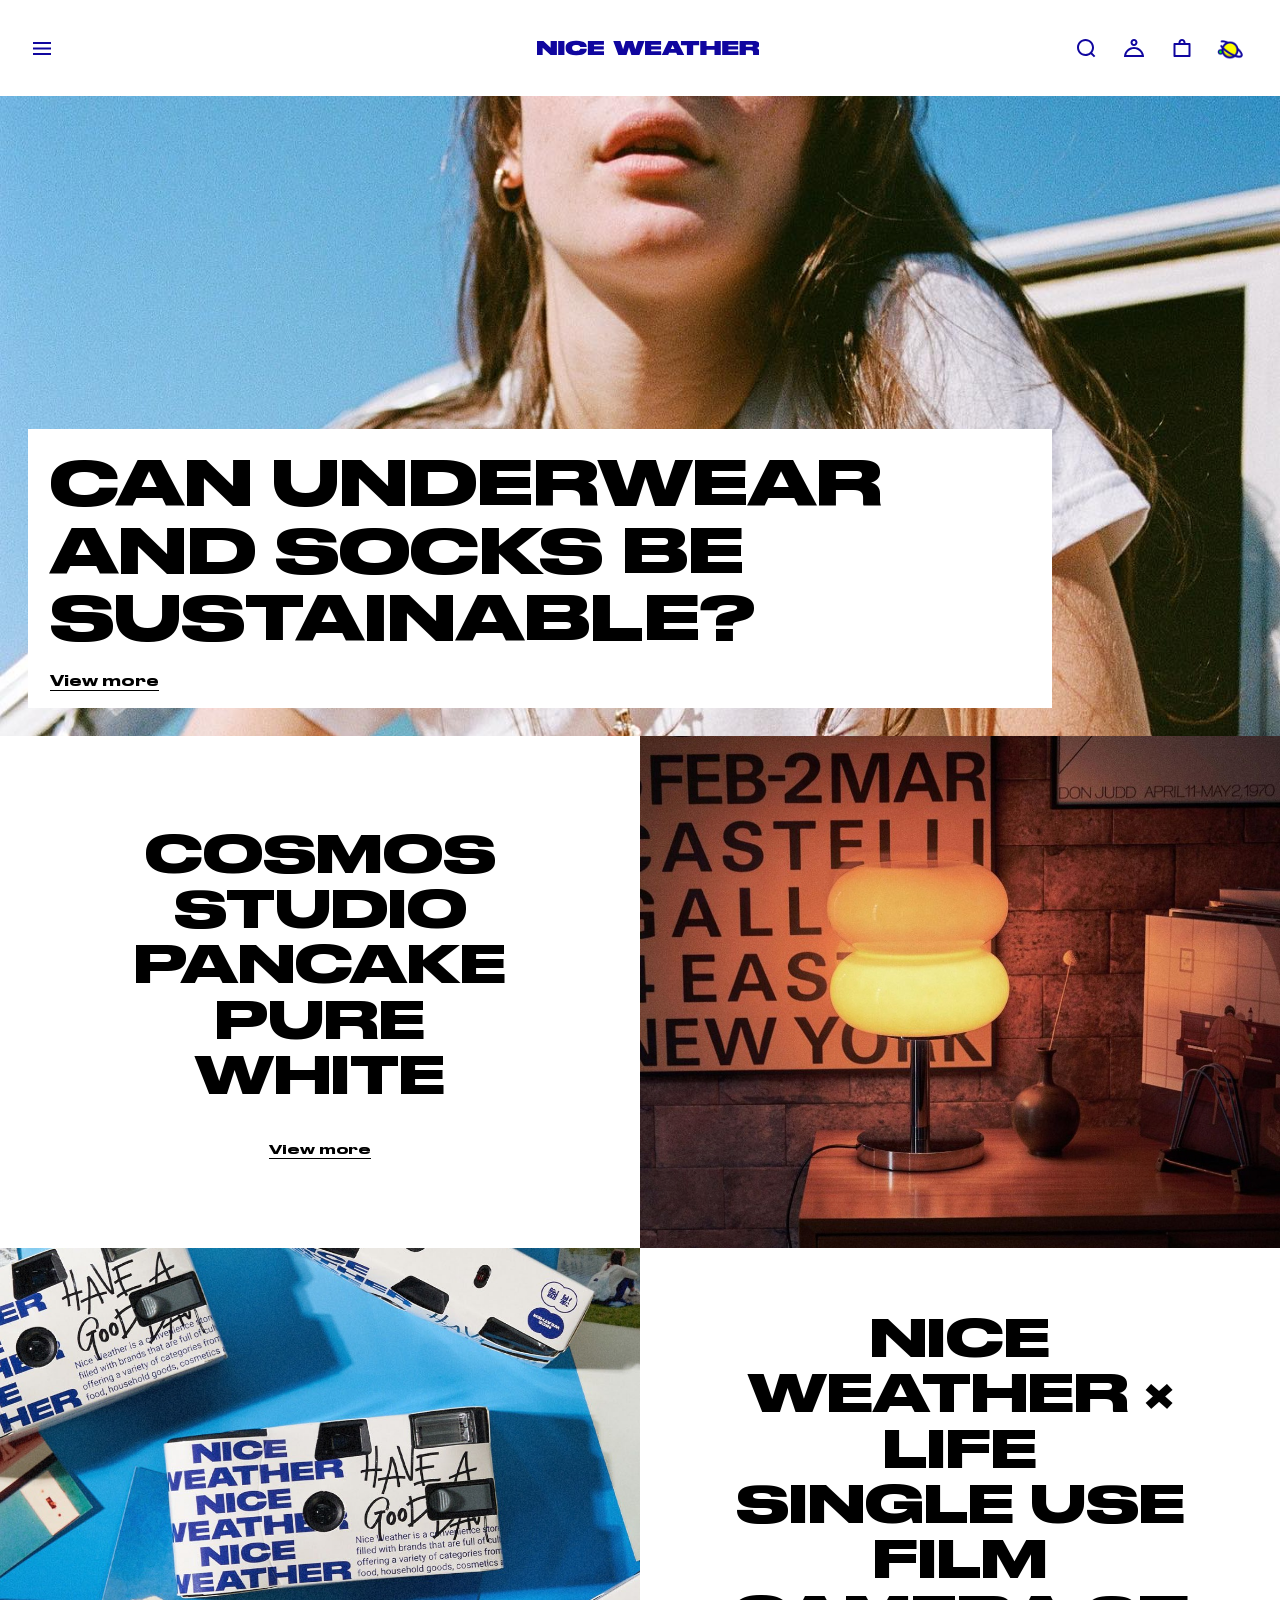
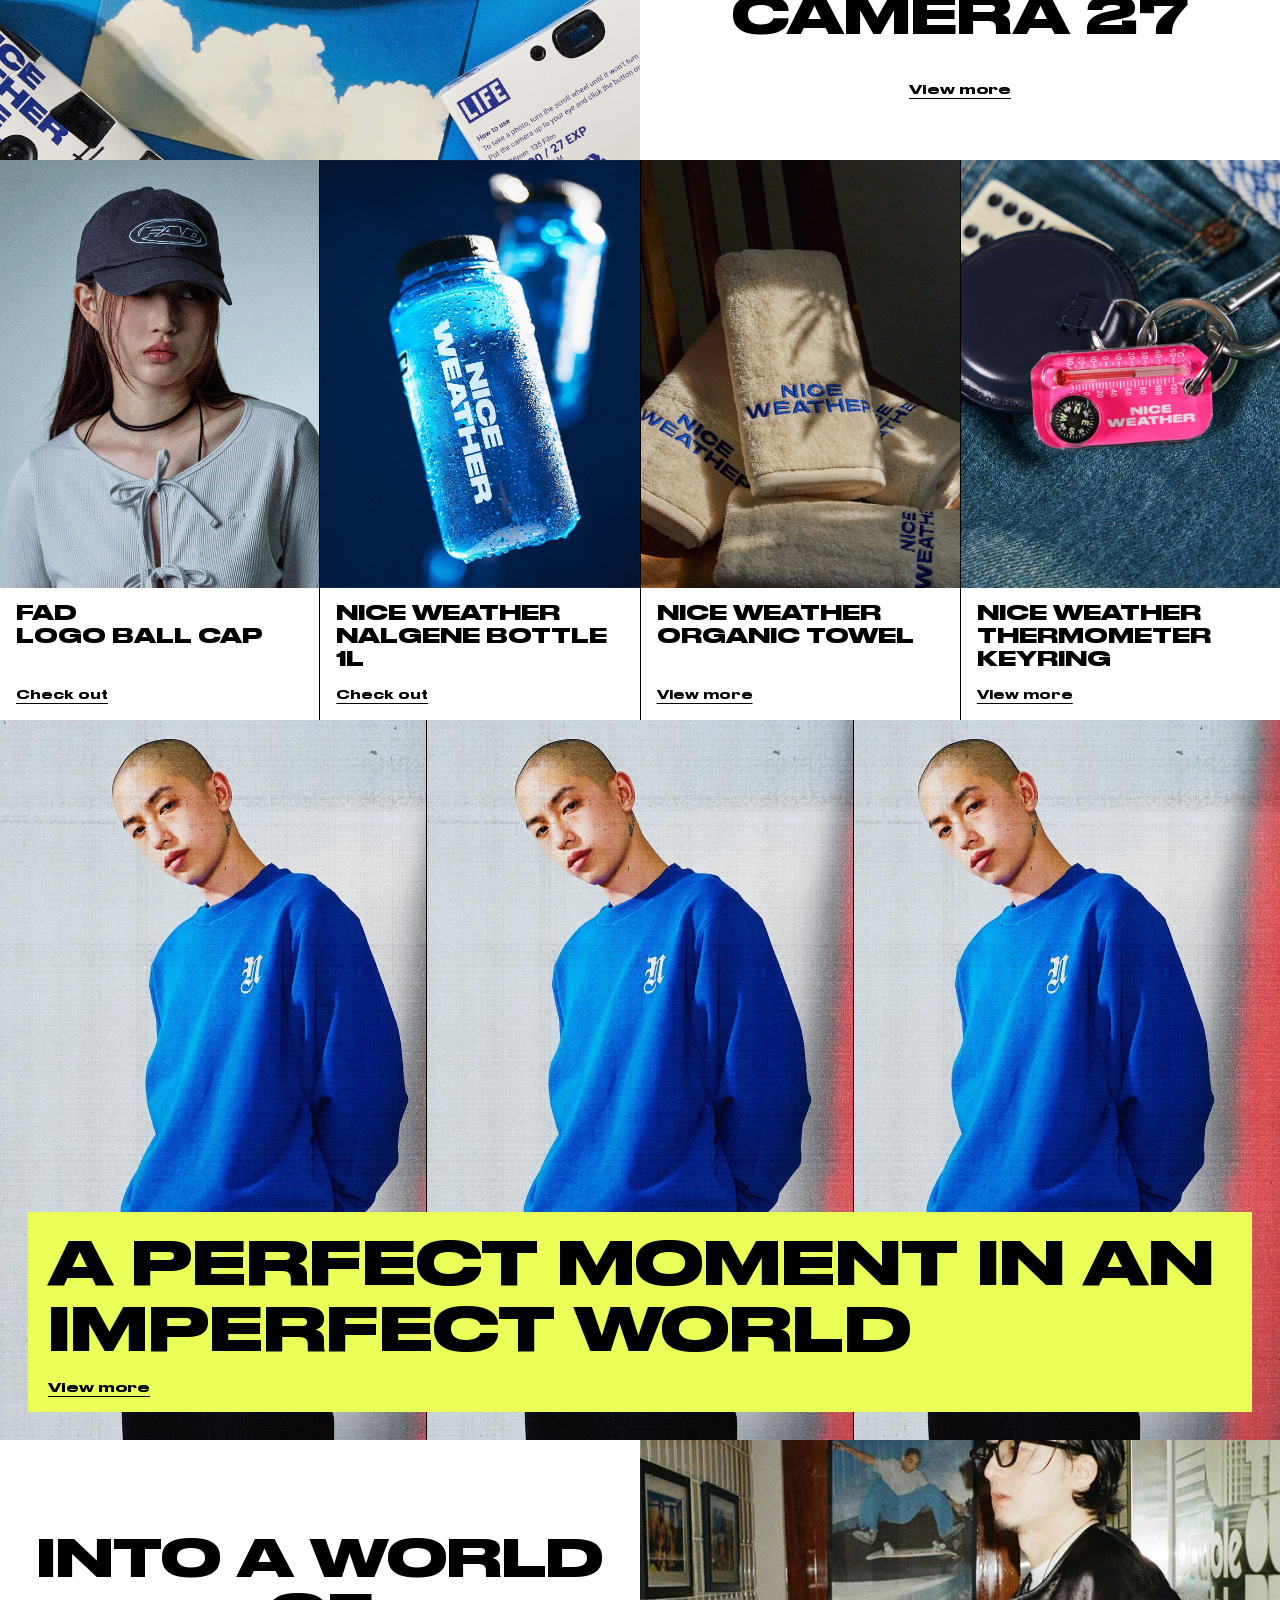
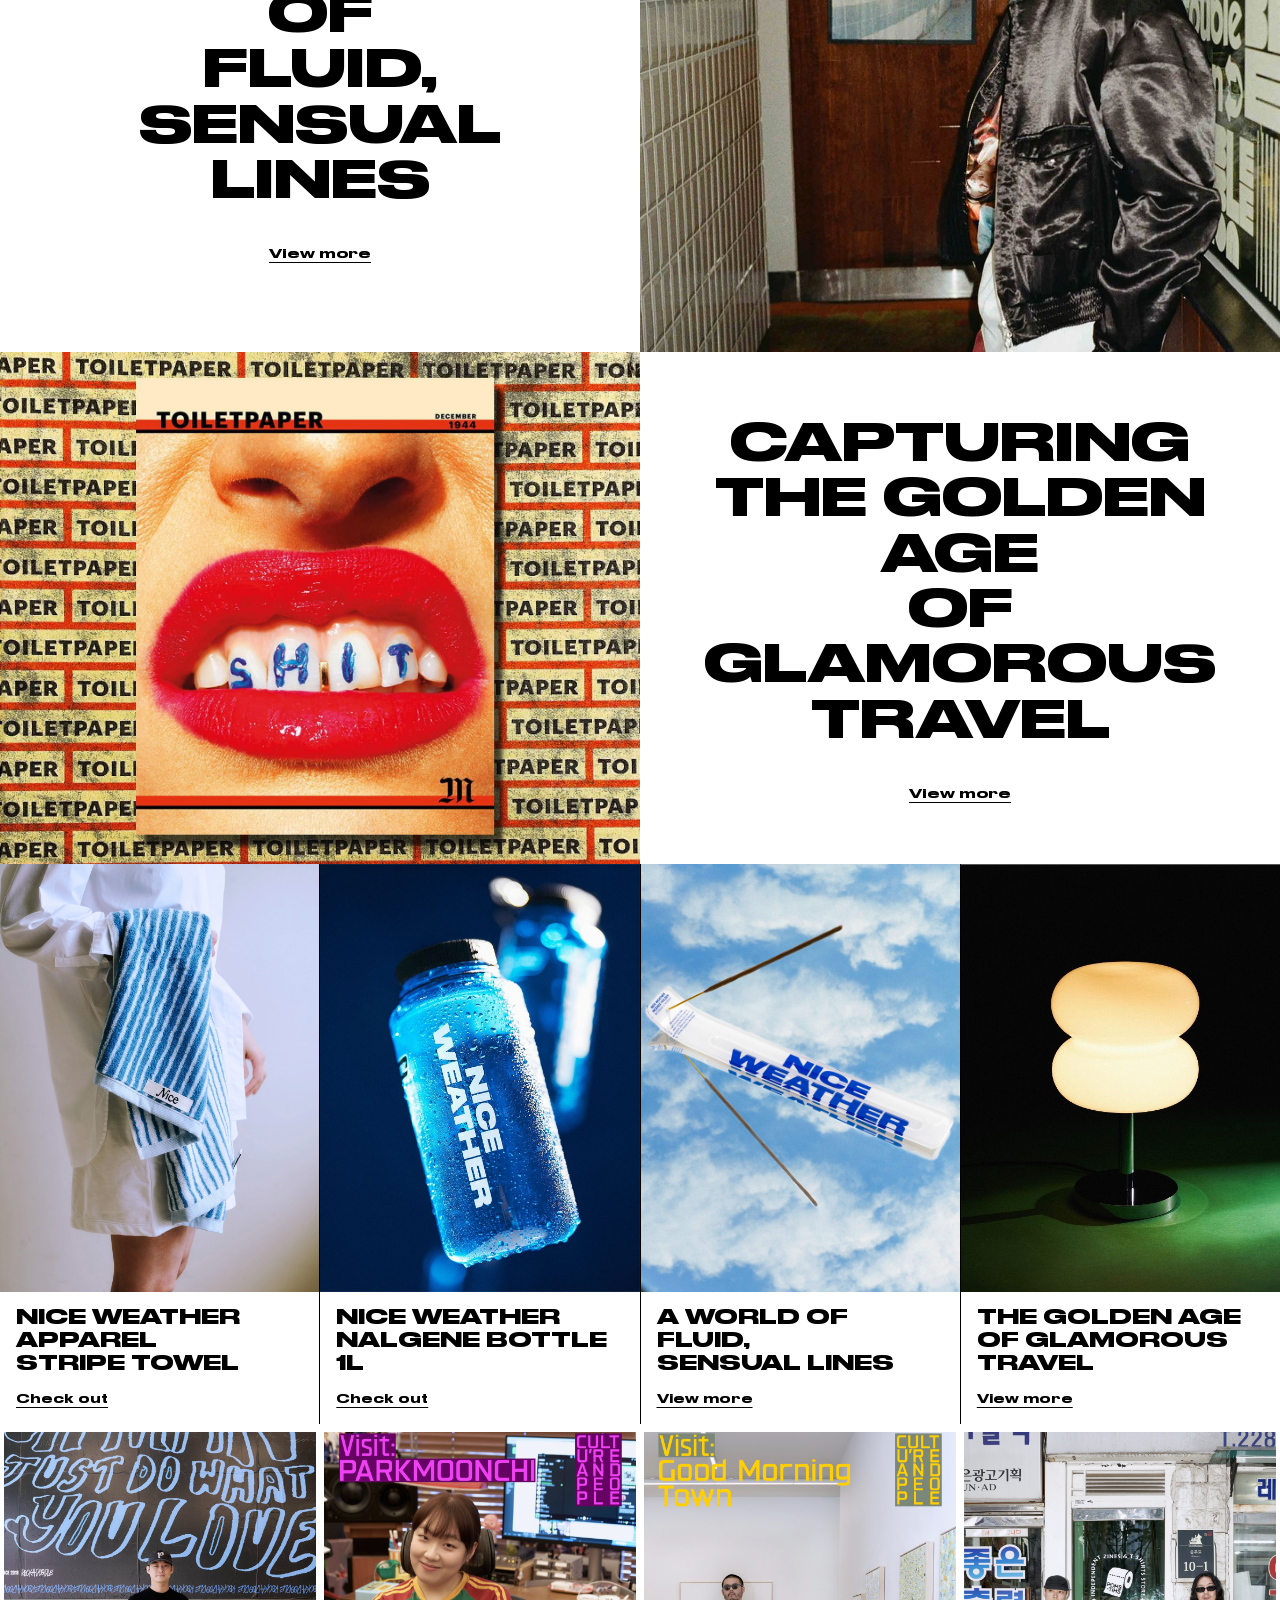
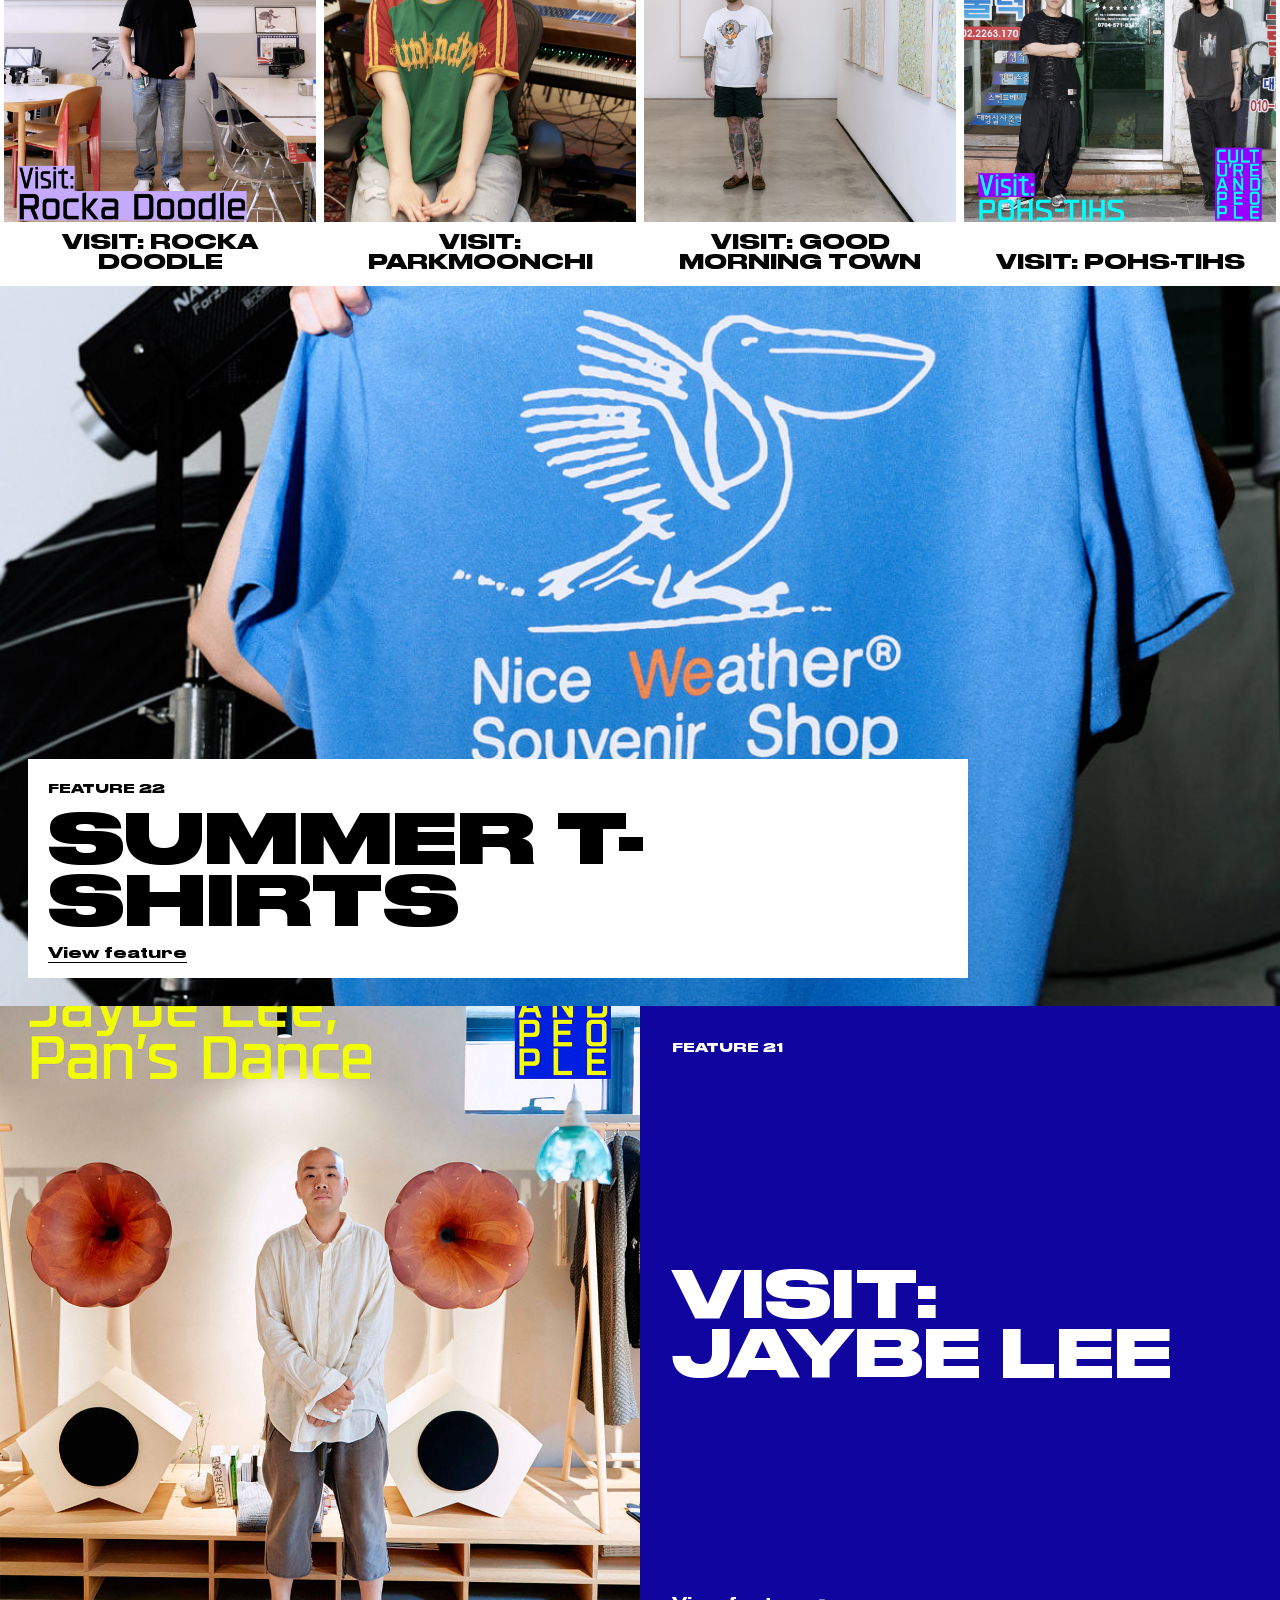
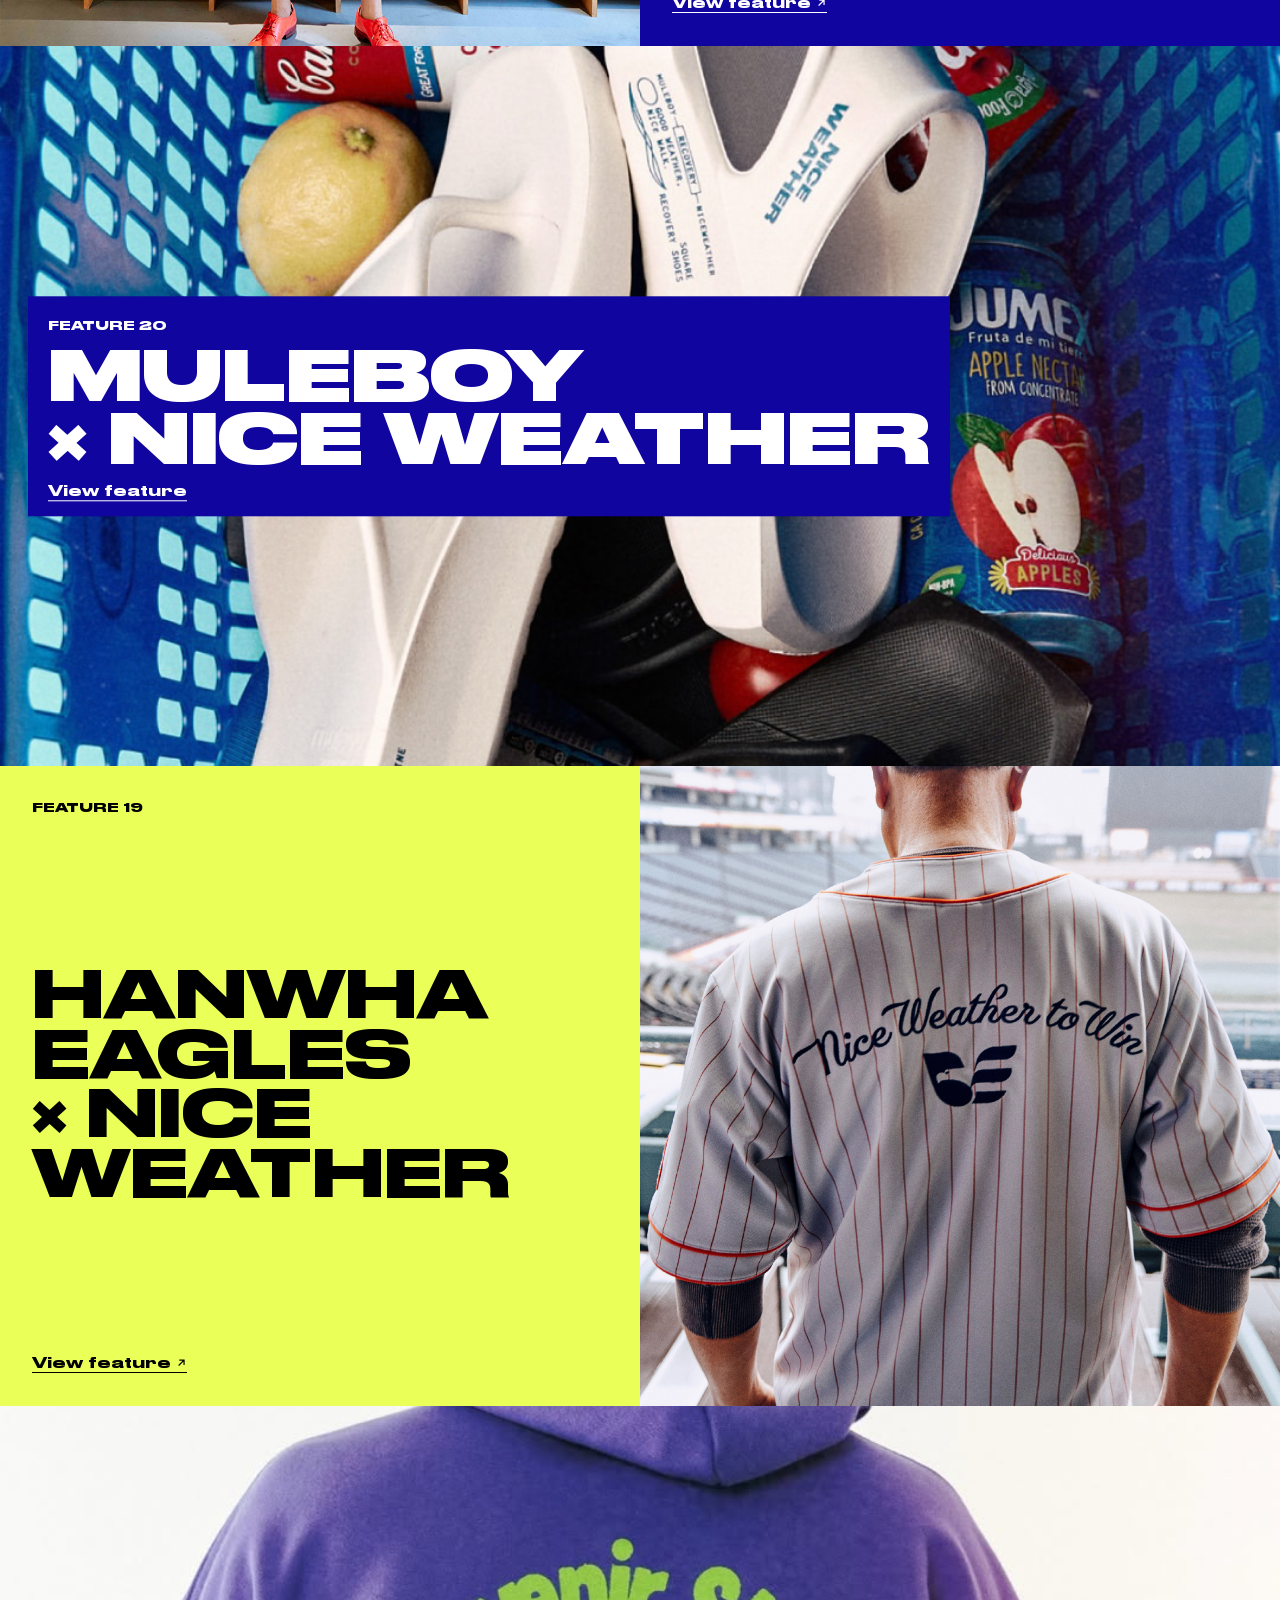
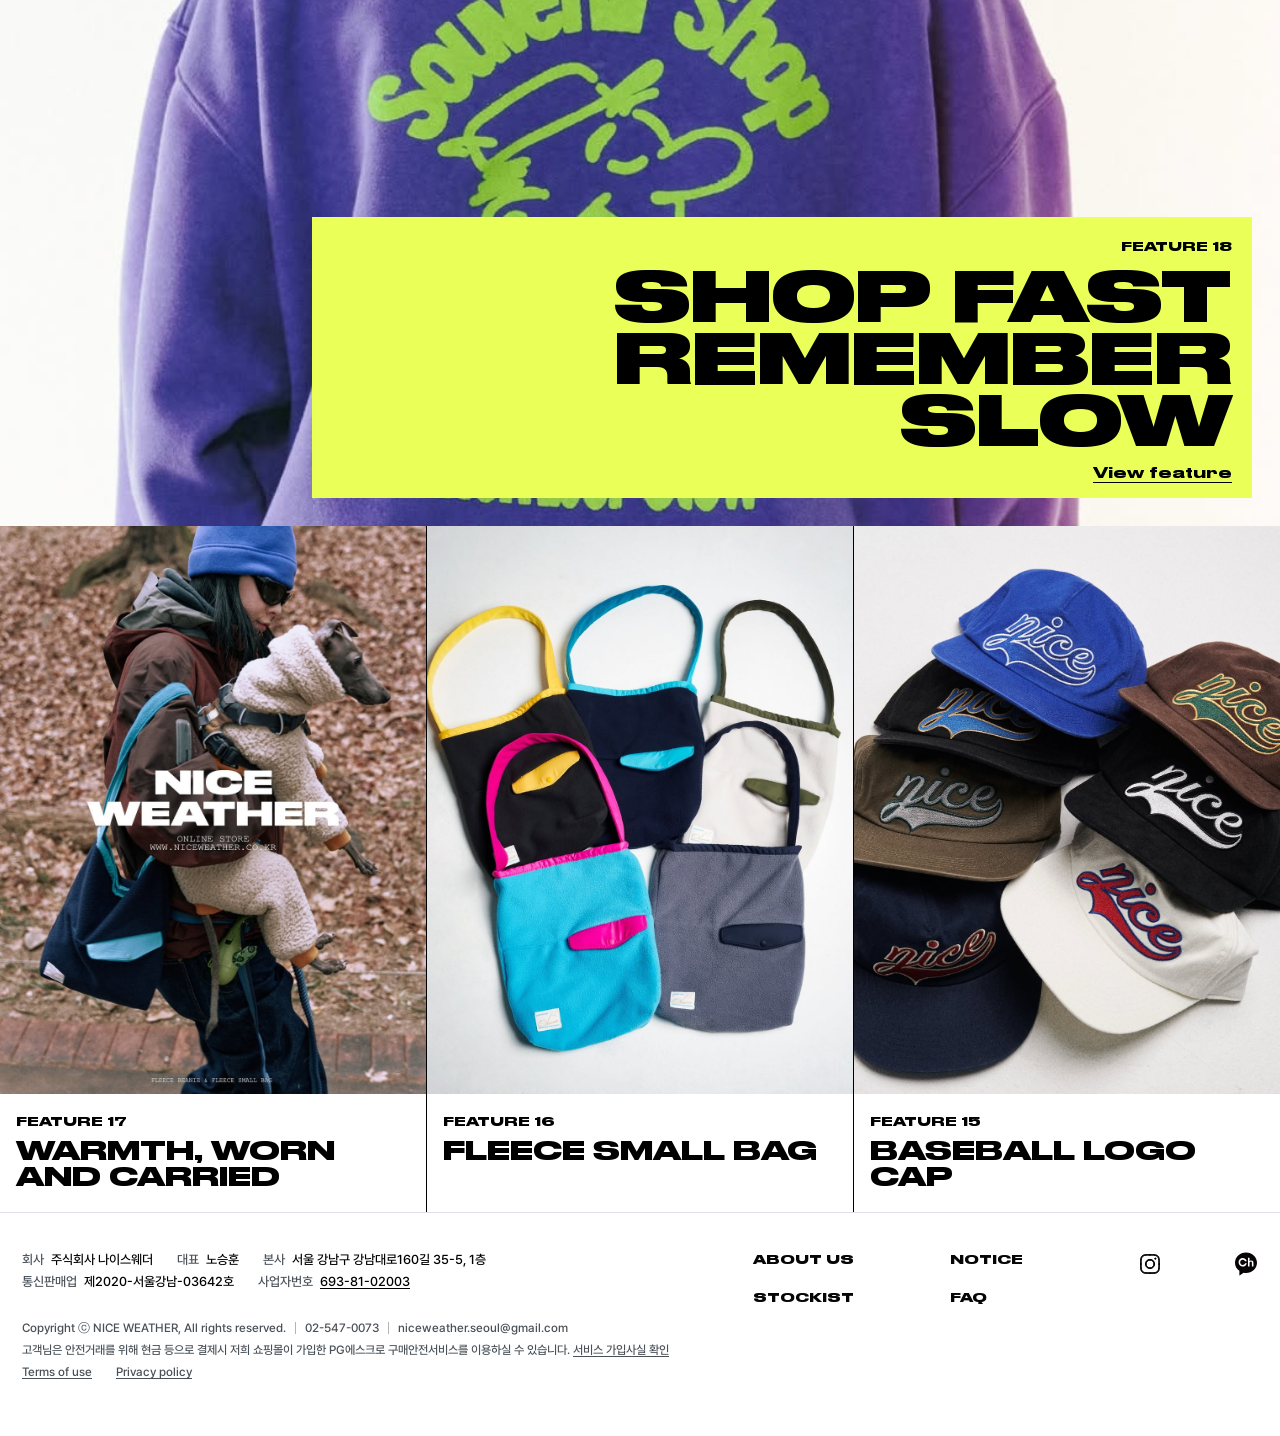
==== index.html @ 707a3f80 "Build Nice Weather home and product pages" ====
<!doctype html>
<html lang="ko">
  <head>
    <meta charset="utf-8" />
    <meta name="viewport" content="width=device-width, initial-scale=1" />
    <title>Nice Weather</title>
    <meta name="description" content="일상의 좋은 순간을 소개하는 라이프스타일 편집숍 나이스웨더입니다." />
    <link rel="stylesheet" href="styles.css" />
  </head>
  <body>
    <header class="site-header">
      <button class="icon-button menu-toggle" type="button" aria-label="메뉴 열기" aria-expanded="false">
        <picture>
          <source media="(max-width: 800px)" srcset="assets/nav-mobile-menu.svg" />
          <img src="assets/nav-menu.svg" alt="" />
        </picture>
      </button>
      <a class="wordmark" href="#top" aria-label="Nice Weather 홈">
        <picture>
          <source media="(max-width: 800px)" srcset="assets/nav-mobile-logo.svg" />
          <img src="assets/nav-logo.svg" alt="NICE WEATHER" />
        </picture>
      </a>
      <div class="header-tools">
        <button class="icon-button search-toggle" type="button" aria-label="검색 열기">
          <img src="assets/nav-search.svg" alt="" />
        </button>
        <button class="icon-button account-button" type="button" aria-label="마이페이지">
          <img src="assets/nav-user.svg" alt="" />
        </button>
        <button class="icon-button cart-toggle" type="button" aria-label="장바구니 열기">
          <picture>
            <source media="(max-width: 800px)" srcset="assets/nav-mobile-bag.svg" />
            <img src="assets/nav-bag.svg" alt="" />
          </picture>
        </button>
        <a class="weather-orbit" href="#stories" aria-label="Discover Nice Weather">
          <img src="assets/nav-planet.gif" alt="" />
        </a>
      </div>
    </header>

    <aside class="side-menu" aria-hidden="true">
      <button class="menu-close" type="button" aria-label="메뉴 닫기">
        <img src="assets/nav-close.svg" alt="" />
      </button>
      <div class="brand-tabs" role="tablist" aria-label="브랜드 전환">
        <button class="brand-tab is-active" type="button" role="tab" aria-selected="true" data-brand="market">
          <span>
            <img class="brand-logo logo-active" src="assets/nav-market-logo.svg" alt="" />
            <img class="brand-logo logo-inactive" src="assets/nav-market-logo-inactive.svg" alt="" />
          </span>
          <strong>NICE WEATHER<br />MARKET</strong>
        </button>
        <button class="brand-tab" type="button" role="tab" aria-selected="false" data-brand="yay">
          <span>
            <img class="brand-logo logo-active" src="assets/nav-yay-logo-active.svg" alt="" />
            <img class="brand-logo logo-inactive" src="assets/nav-yay-logo.svg" alt="" />
          </span>
          <strong>Yin and Yang</strong>
        </button>
      </div>
      <nav class="category-menu" aria-label="카테고리 메뉴" aria-live="polite">
        <div>
          <a href="#new">What’s new</a>
          <a href="#products">Fashion</a>
          <a href="#stories">Food</a>
          <a href="#stories">Life</a>
          <a href="#stories">Culture</a>
        </div>
        <div>
          <a href="#products">Outdoor</a>
          <a href="#products">Vegan</a>
        </div>
      </nav>
      <nav class="menu-links" aria-label="콘텐츠 메뉴">
        <a href="#stories">Discover</a>
        <a href="#footer">Brand</a>
      </nav>
      <a class="nice-planet-button" href="#stories"><img src="assets/nav-nice-planet.gif" alt="Nice Planet" /></a>
      <nav class="menu-bottom" aria-label="고객지원 메뉴">
        <a href="#footer">회사소개</a>
        <a href="#footer">공지사항</a>
        <a href="#footer">자주 묻는 질문</a>
      </nav>
    </aside>
    <div class="scrim" hidden></div>

    <div class="search-panel" aria-hidden="true">
      <label for="site-search">Search</label>
      <div class="search-row">
        <input id="site-search" type="search" placeholder="무엇을 찾고 있나요?" />
        <button class="search-submit" type="button">Go</button>
      </div>
    </div>

    <main id="top">
      <a class="lead-story">
        <img src="assets/figma-lead-story.png" alt="차량 옆에서 흰 티셔츠를 입고 있는 인물" />
        <div class="lead-story__content">
          <h1>CAN UNDERWEAR AND SOCKS <span>BE SUSTAINABLE?</span></h1>
          <span>View more</span>
        </div>
      </a>

      <div class="figma-home-content">
        <section class="figma-dual">
          <div class="figma-story-copy is-black">
            <h2>COSMOS STUDIO<br />PANCAKE PURE<br />WHITE</h2>
            <a class="figma-button is-lime">View more</a>
          </div>
          <a class="figma-story-image">
            <img src="assets/figma-cosmos.png" alt="Cosmos Studio Pancake Pure White 조명" />
          </a>
        </section>

        <section class="figma-dual">
          <a class="figma-story-image">
            <img src="assets/figma-camera.png" alt="Nice Weather x Life 일회용 필름 카메라" />
          </a>
          <div class="figma-story-copy is-lime">
            <h2>NICE WEATHER × LIFE<br />SINGLE USE FILM<br />CAMERA 27</h2>
            <a class="figma-button is-black">View more</a>
          </div>
        </section>

        <section class="figma-product-grid" aria-label="Nice Weather products">
          <a class="figma-product-card fad-product-link" href="product.html">
            <span class="figma-product-media"><img src="assets/figma-cap.png" alt="FAD 로고 볼캡" /></span>
            <div class="figma-product-info is-blue">
              <h2>FAD<br />LOGO BALL CAP</h2>
              <span class="figma-button is-outline-light">Check out</span>
            </div>
          </a>
          <article class="figma-product-card">
            <a><img src="assets/figma-nalgene.png" alt="Nice Weather Nalgene Bottle 1L" /></a>
            <div class="figma-product-info is-blue">
              <h2>NICE WEATHER<br />NALGENE BOTTLE<br />1L</h2>
              <a class="figma-button is-outline-light">Check out</a>
            </div>
          </article>
          <article class="figma-product-card">
            <a><img src="assets/figma-organic-towel.png" alt="Nice Weather Organic Towel" /></a>
            <div class="figma-product-info is-white">
              <h2>NICE WEATHER<br />ORGANIC TOWEL</h2>
              <a class="figma-button is-outline-blue">View more</a>
            </div>
          </article>
          <article class="figma-product-card">
            <a><img src="assets/figma-thermometer.png" alt="Nice Weather Thermometer Keyring" /></a>
            <div class="figma-product-info is-white">
              <h2>NICE WEATHER<br />THERMOMETER<br />KEYRING</h2>
              <a class="figma-button is-outline-blue">View more</a>
            </div>
          </article>
        </section>

        <a class="figma-triptych">
          <span class="figma-triptych__images" aria-hidden="true">
            <img src="assets/figma-blue-look.png" alt="" />
            <img src="assets/figma-blue-look.png" alt="" />
            <img src="assets/figma-blue-look.png" alt="" />
          </span>
          <span class="figma-triptych__content">
            <strong>A PERFECT MOMENT IN AN IMPERFECT WORLD</strong>
            <span class="figma-button is-outline-lime">View more</span>
          </span>
        </a>

        <section class="figma-dual">
          <div class="figma-story-copy is-black">
            <h2>INTO A WORLD OF<br />FLUID, SENSUAL LINES</h2>
            <a class="figma-button is-lime">View more</a>
          </div>
          <a class="figma-story-image">
            <img src="assets/figma-sensual-lines.png" alt="검은 재킷을 입은 인물" />
          </a>
        </section>

        <section class="figma-dual">
          <a class="figma-story-image">
            <img src="assets/figma-golden-travel.png" alt="Toiletpaper 매거진 비주얼" />
          </a>
          <div class="figma-story-copy is-lime">
            <h2>CAPTURING THE GOLDEN AGE<br />OF GLAMOROUS TRAVEL</h2>
            <a class="figma-button is-black">View more</a>
          </div>
        </section>

        <section class="figma-product-grid" aria-label="More Nice Weather stories">
          <article class="figma-product-card">
            <a><img src="assets/figma-stripe-towel.png" alt="Nice Weather Apparel Stripe Towel" /></a>
            <div class="figma-product-info is-blue">
              <h2>NICE WEATHER<br />APPAREL<br />STRIPE TOWEL</h2>
              <a class="figma-button is-outline-light">Check out</a>
            </div>
          </article>
          <article class="figma-product-card">
            <a><img src="assets/figma-nalgene.png" alt="Nice Weather Nalgene Bottle 1L" /></a>
            <div class="figma-product-info is-blue">
              <h2>NICE WEATHER<br />NALGENE BOTTLE<br />1L</h2>
              <a class="figma-button is-outline-light">Check out</a>
            </div>
          </article>
          <article class="figma-product-card">
            <a><img src="assets/figma-sensual-lines-alt.png" alt="하늘 위 Nice Weather 인센스" /></a>
            <div class="figma-product-info is-white">
              <h2>A WORLD OF FLUID,<br />SENSUAL LINES</h2>
              <a class="figma-button is-outline-blue">View more</a>
            </div>
          </article>
          <article class="figma-product-card">
            <a><img src="assets/figma-golden-travel-alt.png" alt="Cosmos Studio 조명" /></a>
            <div class="figma-product-info is-white">
              <h2>THE GOLDEN AGE<br />OF GLAMOROUS TRAVEL</h2>
              <a class="figma-button is-outline-blue">View more</a>
            </div>
          </article>
        </section>
      </div>

      <section class="feature-index" aria-label="Latest features">
        <a class="index-card">
          <img src="assets/feature-26.jpg" alt="Visit: Rocka Doodle" />
          <h2>Visit: Rocka Doodle</h2>
        </a>
        <a class="index-card">
          <img src="assets/feature-25.jpg" alt="Visit: Parkmoonchi" />
          <h2>Visit: Parkmoonchi</h2>
        </a>
        <a class="index-card">
          <img src="assets/feature-24.jpg" alt="Visit: Good Morning Town" />
          <h2>Visit: Good Morning Town</h2>
        </a>
        <a class="index-card">
          <img src="assets/feature-23.jpg" alt="Visit: Pohs-Tihs" />
          <h2>Visit: Pohs-Tihs</h2>
        </a>
      </section>

      <a class="editorial-hero">
        <img src="assets/feature-22.jpg" alt="Summer T-Shirts" />
        <div class="editorial-caption">
          <span>FEATURE 22</span>
          <h2>SUMMER T-SHIRTS</h2>
          <p>View feature</p>
        </div>
      </a>

      <section class="editorial-split">
        <a class="split-image">
          <img src="assets/feature-21.jpg" alt="Visit: Jaybe Lee" />
        </a>
        <div class="split-copy blue-panel">
          <span>FEATURE 21</span>
          <h2>VISIT:<br />JAYBE LEE</h2>
          <a>View feature <span class="external-arrow">↗</span></a>
        </div>
      </section>

      <a class="editorial-hero dark-caption">
        <img src="assets/feature-20.jpg" alt="MULEBOY x NICE WEATHER" />
        <div class="editorial-caption">
          <span>FEATURE 20</span>
          <h2>MULEBOY<br />× NICE WEATHER</h2>
          <p>View feature</p>
        </div>
      </a>

      <section class="editorial-split is-reversed">
        <div class="split-copy lime-panel">
          <span>FEATURE 19</span>
          <h2>HANWHA EAGLES<br />× NICE WEATHER</h2>
          <a>View feature <span class="external-arrow">↗</span></a>
        </div>
        <a class="split-image">
          <img src="assets/feature-19.jpg" alt="HANWHA EAGLES x NICE WEATHER" />
        </a>
      </section>

      <a class="editorial-hero caption-bottom">
        <img src="assets/feature-18.jpg" alt="SHOP FAST REMEMBER SLOW" />
        <div class="editorial-caption">
          <span>FEATURE 18</span>
          <h2>SHOP FAST<br />REMEMBER SLOW</h2>
          <p>View feature</p>
        </div>
      </a>

      <section class="feature-grid" aria-label="More features">
        <a class="feature-card">
          <img src="assets/feature-17.jpg" alt="WARMTH, WORN AND CARRIED" />
          <div><span>FEATURE 17</span><h2>WARMTH, WORN AND CARRIED</h2></div>
        </a>
        <a class="feature-card">
          <img src="assets/feature-16.jpg" alt="FLEECE SMALL BAG" />
          <div><span>FEATURE 16</span><h2>FLEECE SMALL BAG</h2></div>
        </a>
        <a class="feature-card">
          <img src="assets/feature-15.jpg" alt="BASEBALL LOGO CAP" />
          <div><span>FEATURE 15</span><h2>BASEBALL LOGO CAP</h2></div>
        </a>
      </section>
    </main>

    <footer class="site-footer" id="footer">
      <div class="company-info">
        <div class="company-primary">
          <div class="company-primary__row">
            <p><span>회사</span> 주식회사 나이스웨더</p>
            <p><span>대표</span> 노승훈</p>
            <p><span>본사</span> 서울 강남구 강남대로160길 35-5, 1층</p>
          </div>
          <div class="company-primary__row">
            <p><span>통신판매업</span> 제2020-서울강남-03642호</p>
            <p><span>사업자번호</span> <a href="#">693-81-02003</a></p>
          </div>
        </div>
        <div class="company-secondary">
          <div class="copyright-contact">
            <p>Copyright ⓒ NICE WEATHER, All rights reserved.</p>
            <a href="tel:025470073">02-547-0073</a>
            <a href="mailto:niceweather.seoul@gmail.com">niceweather.seoul@gmail.com</a>
          </div>
          <p class="escrow-notice">고객님은 안전거래를 위해 현금 등으로 결제시 저희 쇼핑몰이 가입한 PG에스크로 구매안전서비스를 이용하실 수 있습니다. <a href="#">서비스 가입사실 확인</a></p>
          <div class="footer-legal"><a href="#">Terms of use</a><a href="#">Privacy policy</a></div>
        </div>
      </div>
      <nav class="footer-links" aria-label="푸터 메뉴">
        <a href="#">ABOUT US</a><a href="#">NOTICE</a><a href="#">STOCKIST</a><a href="#">FAQ</a>
      </nav>
      <nav class="footer-socials" aria-label="소셜 채널">
        <a href="#" aria-label="Instagram"><img src="assets/footer-instagram.svg" alt="" /></a>
        <a href="#" aria-label="Kakao Channel"><img src="assets/footer-kakao-channel.svg" alt="" /></a>
      </nav>
    </footer>

    <script src="script.js"></script>
  </body>
</html>
---- styles.css ----
@font-face {
  font-family: "Pretendard";
  src: url("font/Pretendard-Regular.otf") format("opentype");
  font-style: normal;
  font-weight: 400;
  font-display: swap;
}

@font-face {
  font-family: "Pretendard";
  src: url("font/Pretendard-Medium.otf") format("opentype");
  font-style: normal;
  font-weight: 500;
  font-display: swap;
}

@font-face {
  font-family: "Pretendard";
  src: url("font/Pretendard-SemiBold.otf") format("opentype");
  font-style: normal;
  font-weight: 600;
  font-display: swap;
}

@font-face {
  font-family: "Druk Wide";
  src: url("font/Druk-WideMedium.woff2") format("woff2"), url("font/Druk-WideMedium.woff") format("woff");
  font-style: normal;
  font-weight: 500;
  font-display: swap;
}

@font-face {
  font-family: "Druk Wide";
  src: url("font/DrukWide-Bold.woff2") format("woff2"), url("font/DrukWide-Bold.woff") format("woff");
  font-style: normal;
  font-weight: 700;
  font-display: swap;
}

@font-face {
  font-family: "Druk Wide";
  src: url("font/DrukWide-Heavy.woff2") format("woff2"), url("font/DrukWide-Heavy.woff") format("woff");
  font-style: normal;
  font-weight: 800;
  font-display: swap;
}

@font-face {
  font-family: "Druk Wide";
  src: url("font/Druk-WideSuper.woff2") format("woff2"), url("font/Druk-WideSuper.woff") format("woff");
  font-style: normal;
  font-weight: 900;
  font-display: swap;
}

:root {
  --blue: #10069f;
  --lime: #eaff58;
  --black: #050505;
  --white: #fff;
  font-family: "Druk Wide", Arial, "Apple SD Gothic Neo", "Noto Sans KR", sans-serif;
  font-weight: 500;
  color: var(--black);
  background: var(--white);
  font-synthesis: none;
}

* { box-sizing: border-box; }
html { scroll-behavior: smooth; }
body { min-width: 320px; margin: 0; background: #fff; overflow-x: hidden; }
a { color: inherit; text-decoration: none; }
button, input { font: inherit; }
img { display: block; width: 100%; }

.site-header {
  position: sticky;
  top: 0;
  z-index: 50;
  height: 96px;
  background: #fff;
  color: var(--blue);
}

.wordmark {
  position: absolute;
  top: 50%;
  left: calc(50% + 8px);
  width: 222px;
  height: 28px;
  transform: translate(-50%, -50%);
}

.wordmark img { width: 222px; height: 28px; }
.header-tools { position: absolute; top: 28px; right: 30px; display: flex; align-items: flex-start; gap: 8px; }
.icon-button { width: 40px; height: 40px; padding: 8px; border: 0; border-radius: 20px; background: transparent; color: inherit; cursor: pointer; }
.icon-button img { width: 24px; height: 24px; }
.menu-toggle { position: absolute; top: 28px; left: 22px; }
.weather-orbit { display: block; width: 40px; height: 40px; overflow: hidden; }
.weather-orbit img { width: 40px; height: 40px; object-fit: cover; }

.lead-story { position: relative; display: block; height: clamp(560px, 50vw, 720px); overflow: hidden; background: #a5d2f2; color: #000; }
.lead-story > img { height: 100%; object-fit: cover; object-position: center 44%; transition: transform .6s ease; }
.lead-story:hover > img { transform: scale(1.012); }
.lead-story__content { position: absolute; bottom: 28px; left: 28px; width: fit-content; max-width: calc(100% - 56px); padding: 20px 22px 18px; background: #fff; }
.lead-story__content h1 { max-width: 980px; margin: 0 0 18px; font-family: "Druk Wide", Arial, sans-serif; font-size: clamp(38px, 4.8vw, 66px); font-weight: 600; line-height: 1.1; letter-spacing: 0; }
.lead-story__content > span { font-size: 14px; font-weight: 500; text-decoration: underline; text-underline-offset: 4px; }

.figma-home-content { font-family: "Pretendard", "Apple SD Gothic Neo", "Noto Sans KR", sans-serif; }
.figma-dual { display: grid; grid-template-columns: 1fr 1fr; height: clamp(500px, 40vw, 600px); background: #fff; }
.figma-story-image { min-width: 0; overflow: hidden; background: #eee; }
.figma-story-image img { height: 100%; object-fit: cover; transition: transform .5s ease; }
.figma-story-image:hover img { transform: scale(1.012); }
.figma-story-copy { display: flex; min-width: 0; flex-direction: column; align-items: flex-start; justify-content: center; gap: 38px; padding: 38px 32px; background: #fff; color: #000; text-align: center; }
.figma-story-copy h2 { width: 100%; margin: 0; font-size: clamp(36px, 4vw, 56px); font-weight: 600; line-height: 1.08; letter-spacing: 0; }
.figma-story-copy.is-black, .figma-story-copy.is-lime { background: #fff; color: #000; }
.figma-button { display: inline-block; width: auto; height: auto; align-self: center; border: 0; background: transparent; color: currentColor; font-size: 13px; font-weight: 500; line-height: 18px; text-decoration: underline; text-underline-offset: 4px; white-space: nowrap; }
.figma-button.is-lime, .figma-button.is-black, .figma-button.is-outline-light, .figma-button.is-outline-blue, .figma-button.is-outline-lime { border: 0; background: transparent; color: currentColor; }

.figma-product-grid { display: grid; grid-template-columns: repeat(4, minmax(0, 1fr)); gap: 1px; background: #000; }
.figma-product-card { display: grid; grid-template-columns: 1fr; grid-template-rows: minmax(0, 1fr) 132px; height: 560px; min-width: 0; background: #fff; }
.figma-product-card > a, .figma-product-media { display: block; min-width: 0; overflow: hidden; }
.figma-product-card > a img, .figma-product-media img { height: 100%; object-fit: cover; transition: transform .5s ease; }
.figma-product-card > a:hover img, .fad-product-link:hover .figma-product-media img { transform: scale(1.015); }
.figma-product-info { display: flex; min-width: 0; flex-direction: column; align-items: flex-start; justify-content: space-between; padding: 14px 16px 16px; background: #fff; color: #000; }
.figma-product-info h2 { margin: 0; font-family: "Druk Wide", Arial, sans-serif; font-size: clamp(17px, 1.55vw, 22px); font-weight: 700; line-height: 1.15; letter-spacing: 0; }
.figma-product-info.is-blue, .figma-product-info.is-white { background: #fff; color: #000; }
.figma-product-info .figma-button { align-self: flex-start; font-size: 12px; }

.figma-triptych { position: relative; display: block; height: min(68vw, 720px); min-height: 520px; overflow: hidden; background: #eee; }
.figma-triptych__images { display: grid; height: 100%; grid-template-columns: repeat(3, minmax(0, 1fr)); gap: 1px; background: #000; }
.figma-triptych__images img { display: block; width: 100%; height: 100%; min-width: 0; object-fit: cover; }
.figma-triptych__images img:nth-child(1) { object-position: 34% center; }
.figma-triptych__images img:nth-child(2) { object-position: 50% center; }
.figma-triptych__images img:nth-child(3) { object-position: 66% center; }
.figma-triptych__content { position: absolute; bottom: 28px; left: 28px; display: flex; width: fit-content; max-width: calc(100% - 56px); flex-direction: column; align-items: flex-start; gap: 16px; padding: 18px 20px 16px; background: var(--lime); color: #000; }
.figma-triptych__content strong { font-size: clamp(34px, 4.6vw, 64px); font-weight: 600; line-height: 1.12; }
.figma-triptych__content .figma-button { align-self: flex-start; }

.feature-index { display: grid; grid-template-columns: repeat(4, 1fr); gap: 8px; padding: 8px 4px 14px; }
.index-card { display: grid; min-width: 0; grid-template-rows: minmax(0, 1fr) auto; gap: 10px; }
.index-card img { width: 100%; aspect-ratio: 4 / 5; object-fit: cover; object-position: center; background: #f1f1f1; }
.index-card h2 { margin: 0; padding: 0 8px; font-size: clamp(15px, 1.5vw, 21px); line-height: 1.05; text-align: center; text-transform: uppercase; }

.editorial-hero { position: relative; display: block; height: min(68vw, 720px); min-height: 520px; overflow: hidden; background: #111; color: #fff; }
.editorial-hero > img { height: 100%; object-fit: cover; object-position: center 38%; transition: transform .5s ease; }
.editorial-hero:hover > img, .feature-card:hover img, .index-card:hover img { transform: scale(1.015); }
.editorial-caption {
  position: absolute;
  bottom: 28px;
  left: 28px;
  width: fit-content;
  max-width: calc(100% - 56px);
  padding: 18px 20px 16px;
  background: #fff;
  color: #000;
}
.editorial-caption span, .split-copy span, .feature-card span { font-size: 12px; font-weight: 700; }
.editorial-caption h2 { max-width: 900px; margin: 10px 0 12px; font-size: clamp(36px, 5.4vw, 78px); font-weight: 800; line-height: .9; letter-spacing: 0; text-transform: uppercase; }
.editorial-caption p { margin: 0; font-size: 15px; text-decoration: underline; text-underline-offset: 4px; }
.dark-caption .editorial-caption {
  top: 50%;
  bottom: auto;
  background: var(--blue);
  color: #fff;
  transform: translateY(-50%);
}
.caption-bottom .editorial-caption { right: 28px; left: auto; background: var(--lime); color: #000; text-align: right; }

.editorial-split { display: grid; grid-template-columns: 1fr 1fr; height: clamp(520px, 50vw, 680px); }
.split-image { min-width: 0; overflow: hidden; background: #eee; }
.split-image img { height: 100%; object-fit: cover; object-position: center; transition: transform .5s ease; }
.split-image:hover img { transform: scale(1.015); }
.split-copy { display: flex; flex-direction: column; align-items: flex-start; justify-content: space-between; min-width: 0; padding: 34px 32px; }
.split-copy h2 { margin: auto 0; font-size: clamp(40px, 5vw, 76px); line-height: .93; letter-spacing: 0; text-transform: uppercase; }
.split-copy > a { font-size: 15px; text-decoration: underline; text-underline-offset: 4px; }
.blue-panel { background: var(--blue); color: #fff; }
.lime-panel { background: var(--lime); color: #000; }

.feature-grid { display: grid; grid-template-columns: repeat(3, 1fr); gap: 1px; background: #000; }
.feature-card { display: grid; grid-template-rows: minmax(0, 1fr) 118px; min-width: 0; min-height: 640px; overflow: hidden; background: #fff; }
.feature-card img { width: 100%; height: 100%; min-height: 0; object-fit: cover; transition: transform .5s ease; }
.feature-card div { position: relative; z-index: 1; padding: 16px; background: #fff; color: #000; }
.feature-card h2 { margin: 8px 0 0; font-size: clamp(19px, 2vw, 29px); line-height: 1; text-transform: uppercase; }

main h1,
main h2,
main .figma-triptych__content strong,
main .figma-button,
main .lead-story__content > span,
main .editorial-caption p,
main .split-copy > a { font-family: "Druk Wide", Arial, sans-serif; }
.external-arrow { font-family: "Pretendard", "Apple SD Gothic Neo", "Noto Sans KR", sans-serif; }

.side-menu { position: fixed; z-index: 60; inset: 0 auto 0 0; width: min(357px, 100vw); background: #fff; color: #000; font-family: "Pretendard", "Apple SD Gothic Neo", "Noto Sans KR", sans-serif; transform: translateX(-102%); transition: transform .3s ease; overflow: hidden; }
.side-menu.is-open { transform: translateX(0); }
.menu-close { position: absolute; top: 38px; left: 30px; width: 24px; height: 24px; padding: 0; border: 0; background: transparent; cursor: pointer; }
.menu-close img { width: 24px; height: 24px; }
.brand-tabs { position: absolute; top: 96px; left: 30px; display: flex; gap: 24px; }
.brand-tab { display: grid; width: 80px; padding: 0; border: 0; background: transparent; color: inherit; font: inherit; justify-items: center; gap: 6px; text-align: center; cursor: pointer; }
.brand-tab > span { position: relative; display: grid; width: 72px; height: 72px; place-items: center; border-radius: 50%; }
.brand-tab > span::before { position: absolute; inset: 4px; content: ""; border: 1px solid #f1f3f5; border-radius: 50%; }
.brand-tab.is-active > span { border: 1px solid #000; }
.brand-tab.is-active > span::before { inset: 3px; border: 0; }
.brand-tab[data-brand="market"].is-active > span::before { background: var(--blue); }
.brand-tab[data-brand="yay"].is-active > span::before { background: #1d1d1b; }
.brand-tab .brand-logo { position: relative; z-index: 1; width: 56px; object-fit: contain; }
.brand-tab[data-brand="market"] .brand-logo { height: 24px; }
.brand-tab[data-brand="yay"] .brand-logo { height: 14px; }
.brand-tab .logo-active { display: none; }
.brand-tab.is-active .logo-active { display: block; }
.brand-tab.is-active .logo-inactive { display: none; }
.brand-tab strong { min-height: 24px; font-size: 10px; font-weight: 500; line-height: 12px; white-space: nowrap; }
.category-menu { position: absolute; top: 230px; left: 30px; display: grid; grid-template-columns: 136px 136px; gap: 25px; font-family: "Druk Wide", Arial, sans-serif; font-size: 16px; font-weight: 700; line-height: 24px; }
.category-menu > div { display: flex; flex-direction: column; gap: 12px; }
.category-menu a { white-space: nowrap; }
.menu-links { position: absolute; top: 422px; left: 30px; display: flex; gap: 24px; font-family: "Druk Wide", Arial, sans-serif; font-size: 14px; font-weight: 700; line-height: 20px; }
.menu-links a { white-space: nowrap; }
.menu-links a:hover, .menu-links a:focus-visible { text-decoration: underline; text-underline-offset: 4px; }
.nice-planet-button { display: none; }
.menu-bottom { position: absolute; right: 0; bottom: 0; left: 0; height: 40px; display: grid; grid-template-columns: repeat(3, 1fr); align-items: center; border-top: 1px solid #dee2e6; font-size: 12px; font-weight: 400; line-height: 16px; text-align: center; }
.menu-bottom a { white-space: nowrap; }
.scrim { position: fixed; z-index: 55; inset: 0; background: rgba(0,0,0,.6); }
.search-panel { position: fixed; z-index: 44; top: 96px; right: 0; left: 0; display: grid; gap: 12px; padding: 32px; background: #fff; color: var(--blue); transform: translateY(-110%); transition: transform .25s ease; }
.search-panel.is-open { transform: translateY(0); }
.search-panel label { font-size: 12px; }
.search-row { display: grid; grid-template-columns: 1fr 70px; border-bottom: 2px solid var(--blue); }
.search-row input { min-width: 0; padding: 10px 0; border: 0; outline: 0; color: var(--blue); font-family: "Pretendard", "Apple SD Gothic Neo", "Noto Sans KR", sans-serif; font-size: 28px; }
.search-row input::placeholder { font-family: "Pretendard", "Apple SD Gothic Neo", "Noto Sans KR", sans-serif; }
.search-submit { border: 0; background: var(--blue); color: #fff; cursor: pointer; }

.site-footer { display: grid; grid-template-columns: minmax(0, 2fr) 1fr auto; gap: 40px; min-height: 224px; padding: 39px 22px 40px; border-top: 1px solid #dee2e6; font-size: 12px; line-height: 16px; }
.company-info { min-width: 0; font-family: "Pretendard", "Apple SD Gothic Neo", "Noto Sans KR", sans-serif; color: #495057; }
.company-info p { margin: 0; }
.company-primary { display: grid; gap: 6px; font-size: 13px; white-space: nowrap; }
.company-primary__row { display: flex; align-items: center; gap: 24px; }
.company-primary__row p { color: #000; }
.company-primary__row span { margin-right: 4px; color: #495057; }
.company-primary__row a { color: #000; text-decoration: underline; text-underline-offset: 2px; }
.company-secondary { display: grid; gap: 6px; margin-top: 30px; font-size: 12px; }
.copyright-contact { display: flex; align-items: center; white-space: nowrap; }
.copyright-contact > * { margin: 0; }
.copyright-contact > * + * { display: inline-flex; align-items: center; }
.copyright-contact > * + *::before { width: 1px; height: 12px; margin: 0 9px; background: #adb5bd; content: ""; }
.escrow-notice { white-space: nowrap; }
.escrow-notice a, .footer-legal a { text-decoration: underline; text-underline-offset: 2px; }
.footer-legal { display: flex; gap: 24px; }
.footer-links { display: grid; grid-template-columns: 1fr 1fr; align-content: start; gap: 22px 50px; font-weight: 700; }
.footer-socials { display: flex; width: 120px; align-items: flex-start; justify-content: space-between; }
.footer-socials a, .footer-socials img { display: block; width: 24px; height: 24px; }

@media (max-width: 800px) {
  .site-header { height: 56px; }
  .wordmark { left: 50%; width: 180px; height: 18px; }
  .wordmark img { width: 180px; height: 18px; }
  .header-tools { top: 16px; right: 15px; }
  .header-tools .search-toggle, .account-button, .weather-orbit { display: none; }
  .cart-toggle { width: 24px; height: 24px; padding: 0; }
  .menu-toggle { top: 16px; left: 15px; width: 24px; height: 24px; padding: 0; }
  .search-panel { top: 56px; }
  .lead-story { height: max(520px, calc(100svh - 56px)); max-height: 720px; }
  .lead-story > img { object-position: 53% center; }
  .lead-story__content { right: 16px; bottom: 16px; left: 16px; max-width: none; padding: 15px 16px 14px; }
  .lead-story__content h1 { margin-bottom: 14px; font-size: clamp(30px, 8.5vw, 42px); line-height: 1.12; }
  .lead-story__content h1 span { display: block; }
  .figma-dual { grid-template-columns: 1fr; height: auto; }
  .figma-story-image { aspect-ratio: 4 / 5; height: auto; }
  .figma-story-copy { min-height: 300px; gap: 28px; padding: 28px 18px; }
  .figma-story-copy h2 { font-size: clamp(30px, 8.5vw, 40px); line-height: 1.12; }
  .figma-product-grid { grid-template-columns: repeat(2, minmax(0, 1fr)); }
  .figma-product-card { grid-template-rows: auto 124px; height: auto; }
  .figma-product-card > a, .figma-product-media { aspect-ratio: 4 / 5; }
  .figma-product-info { min-height: 124px; padding: 10px 9px 11px; }
  .figma-product-info h2 { font-size: clamp(13px, 3.8vw, 18px); }
  .figma-product-info .figma-button { font-size: 10px; }
  .figma-triptych { height: 126vw; min-height: 500px; max-height: 720px; }
  .figma-triptych__content { right: 16px; bottom: 16px; left: 16px; max-width: none; gap: 12px; padding: 14px 15px 13px; }
  .figma-triptych__content strong { font-size: clamp(30px, 8.5vw, 40px); }
  .feature-index { grid-template-columns: repeat(2, 1fr); gap: 4px; padding: 4px 3px 12px; }
  .index-card { gap: 8px; }
  .index-card h2 { min-height: 34px; padding: 0 6px; font-size: 14px; }
  .editorial-hero { height: 112vw; min-height: 520px; max-height: 760px; }
  .editorial-caption { right: auto; bottom: 16px; left: 16px; max-width: calc(100% - 32px); padding: 14px 15px 13px; }
  .editorial-caption h2 { font-size: clamp(34px, 10vw, 52px); }
  .dark-caption .editorial-caption { top: auto; bottom: 16px; transform: none; }
  .caption-bottom .editorial-caption { right: 16px; left: auto; }
  .caption-bottom .editorial-caption h2 { font-size: clamp(30px, 8.5vw, 44px); }
  .editorial-split { grid-template-columns: 1fr; height: auto; }
  .split-image { aspect-ratio: 4 / 5; }
  .split-copy { min-height: 340px; padding: 24px 18px; }
  .split-copy h2 { font-size: clamp(40px, 11vw, 64px); }
  .editorial-split.is-reversed .split-image { order: 1; }
  .editorial-split.is-reversed .split-copy { order: 2; }
  .feature-grid { grid-template-columns: 1fr; }
  .feature-card { min-height: 660px; grid-template-rows: minmax(0, 1fr) 108px; }
  .feature-card h2 { font-size: 24px; }
  .site-footer { grid-template-columns: 1fr; gap: 28px; padding: 30px 20px 44px; }
  .company-primary { white-space: normal; }
  .company-primary__row, .copyright-contact { flex-wrap: wrap; gap: 4px 16px; }
  .company-secondary { margin-top: 24px; }
  .copyright-contact > * + *::before { display: none; }
  .escrow-notice { max-width: 680px; white-space: normal; }
  .footer-links { max-width: 280px; }
}

@media (max-width: 430px) {
  .editorial-hero { height: 126vw; min-height: 500px; }
  .editorial-caption h2 { font-size: 42px; }
  .dark-caption .editorial-caption h2 { font-size: 40px; }
  .split-copy { min-height: 300px; }
  .split-copy h2 { font-size: 40px; }
  .feature-card { min-height: 590px; }
}

@media (prefers-reduced-motion: reduce) {
  html { scroll-behavior: auto; }
  *, *::before, *::after { transition-duration: .01ms !important; }
}
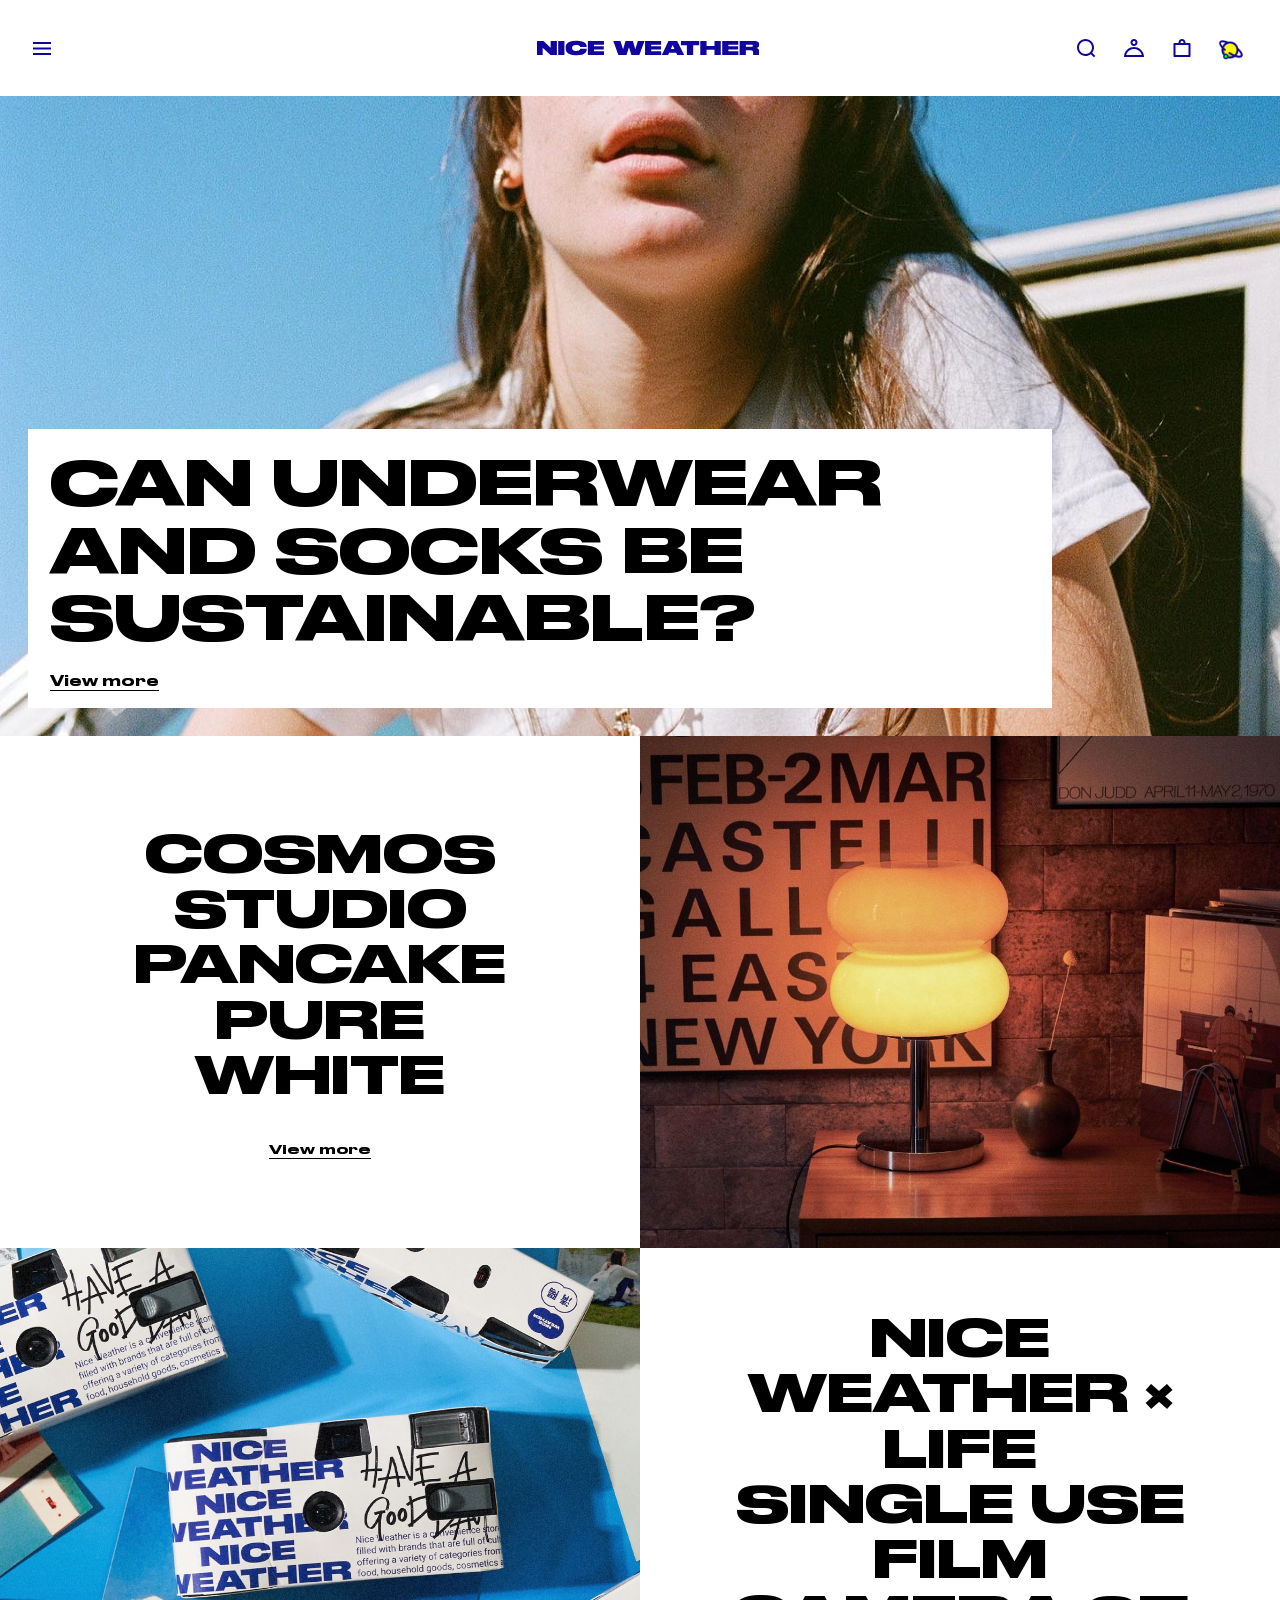
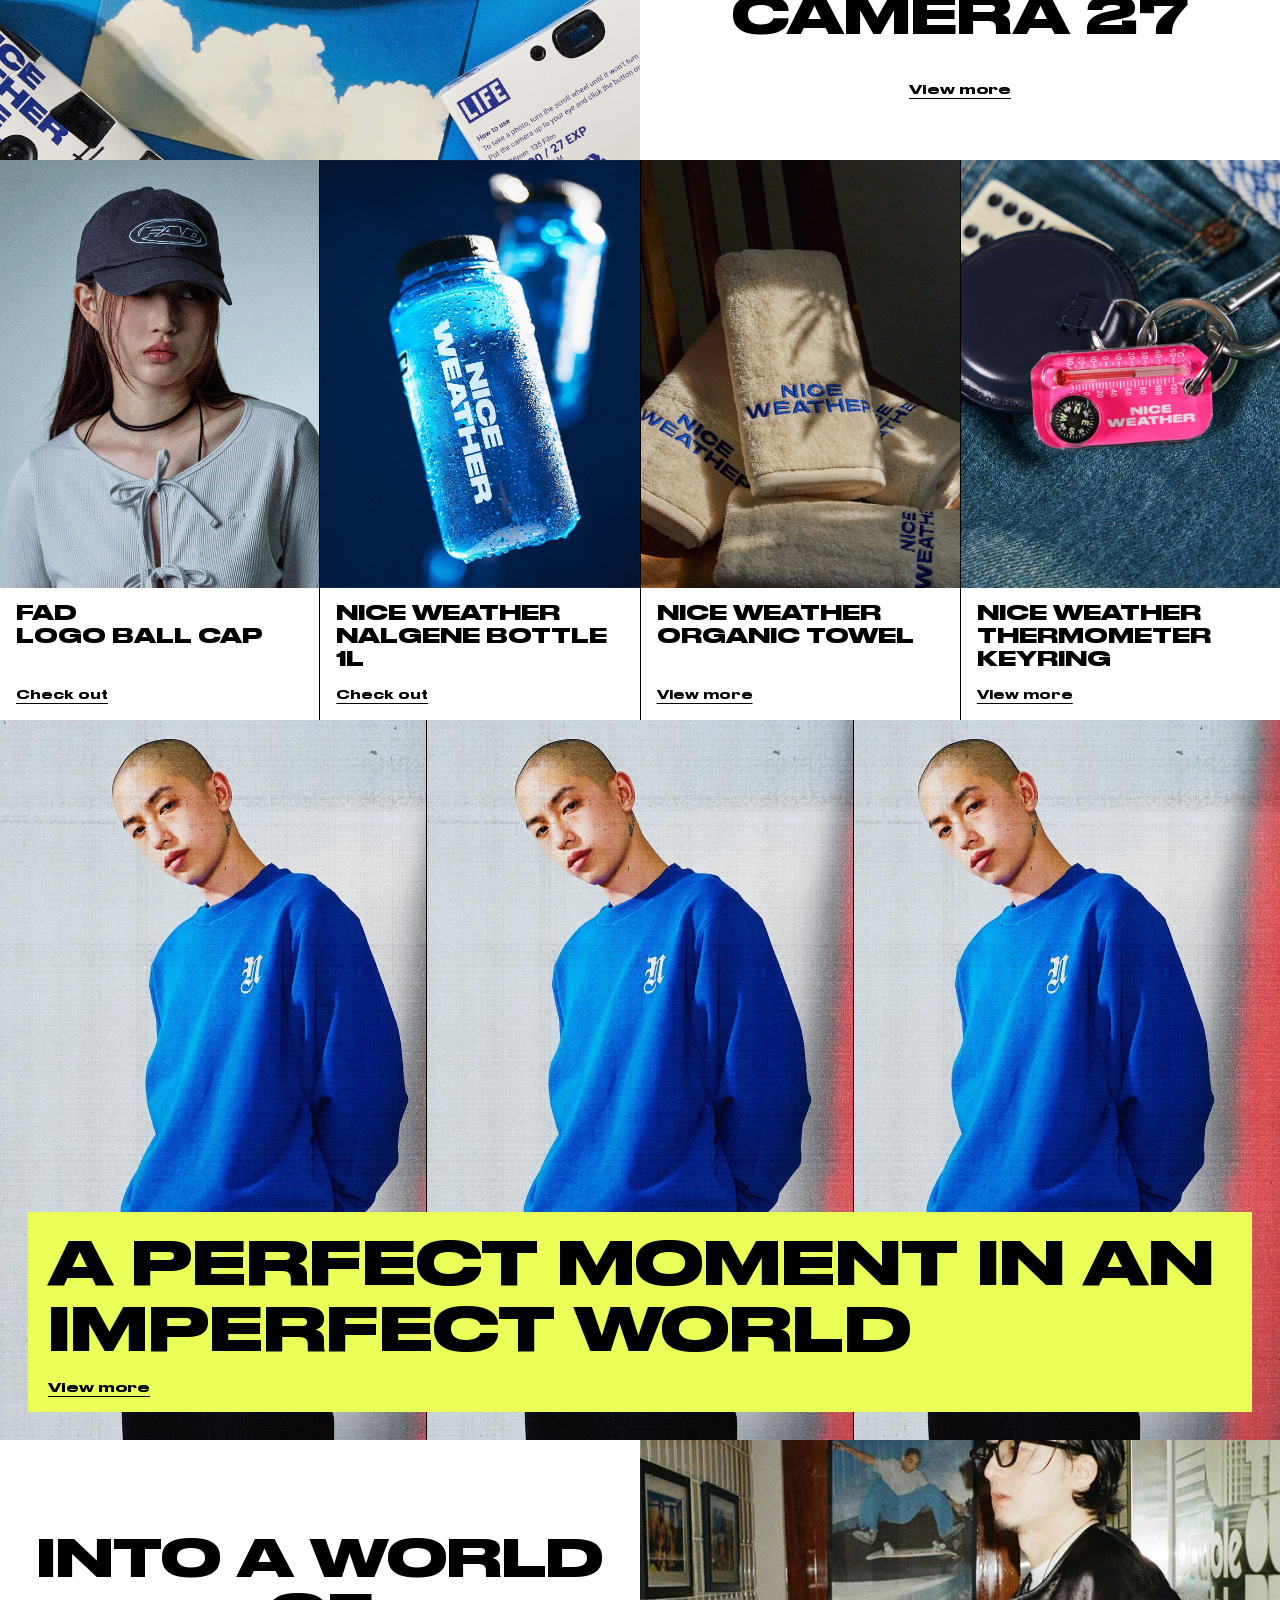
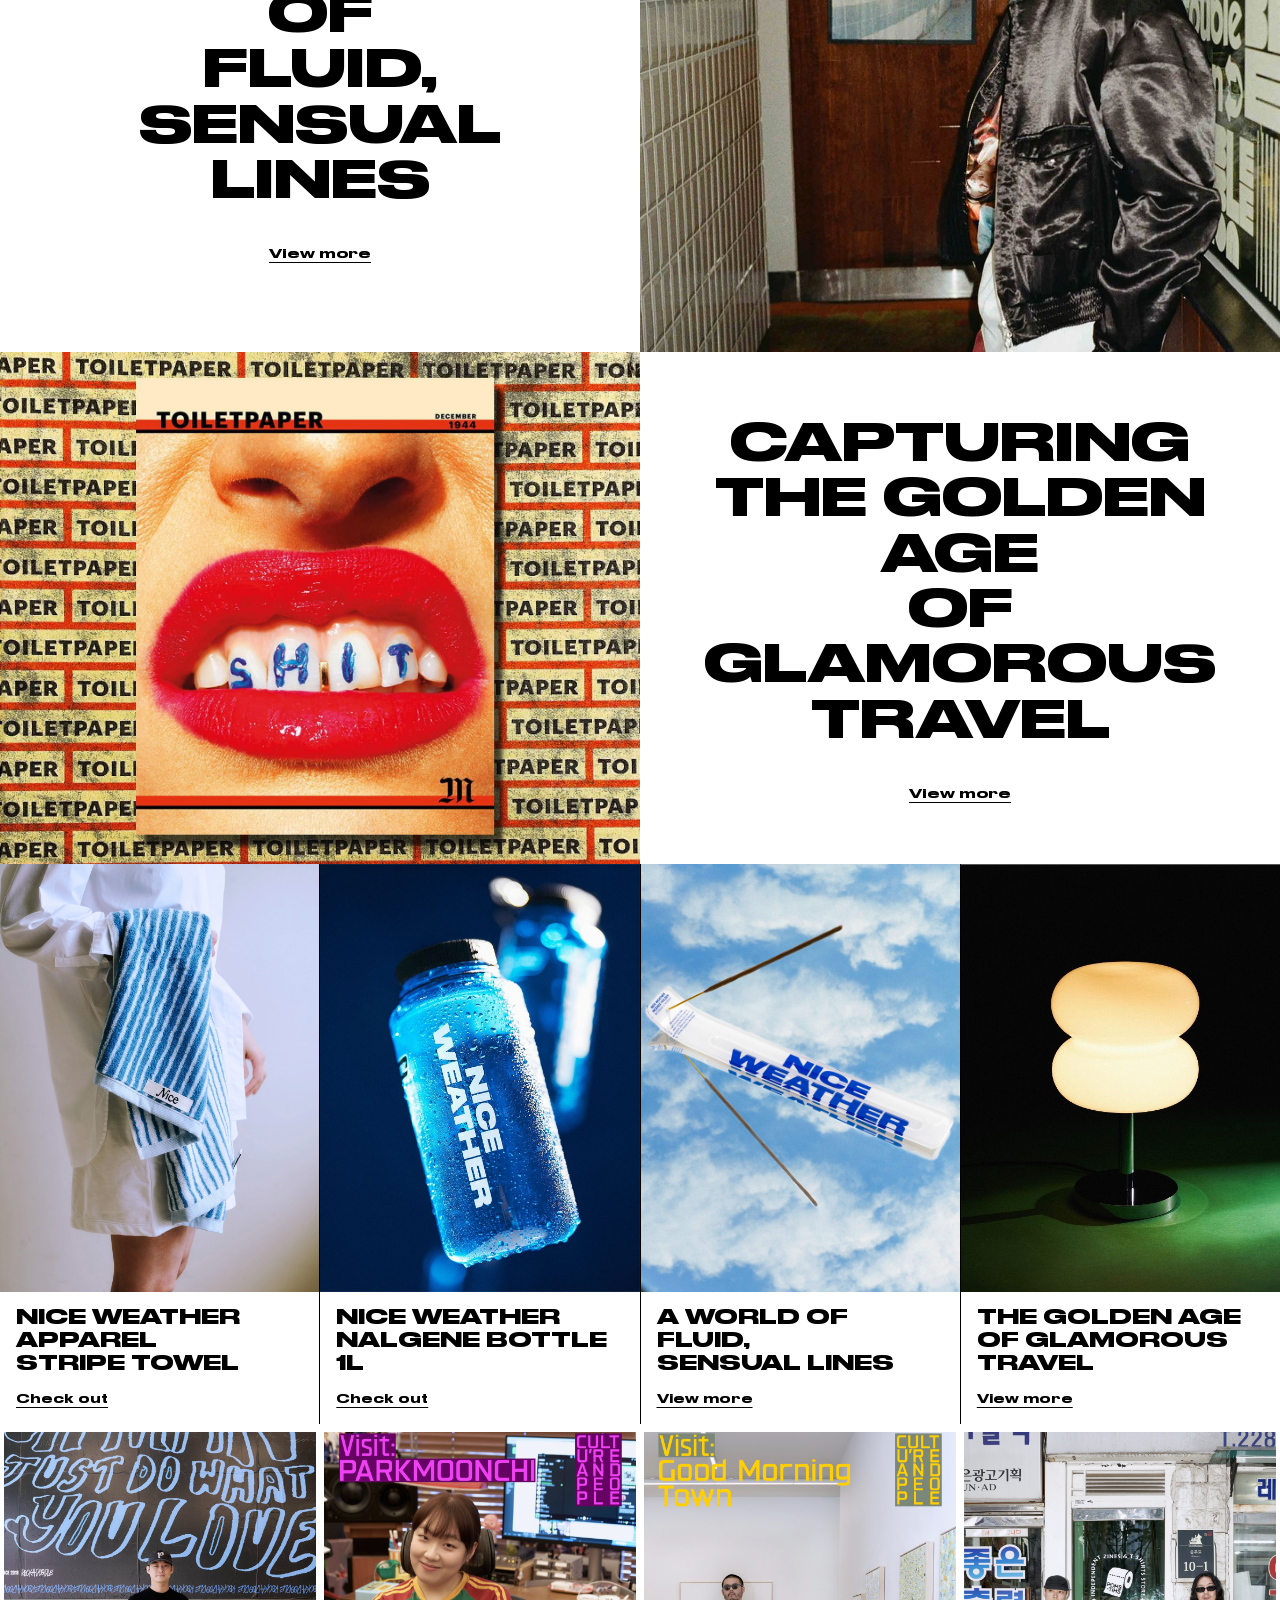
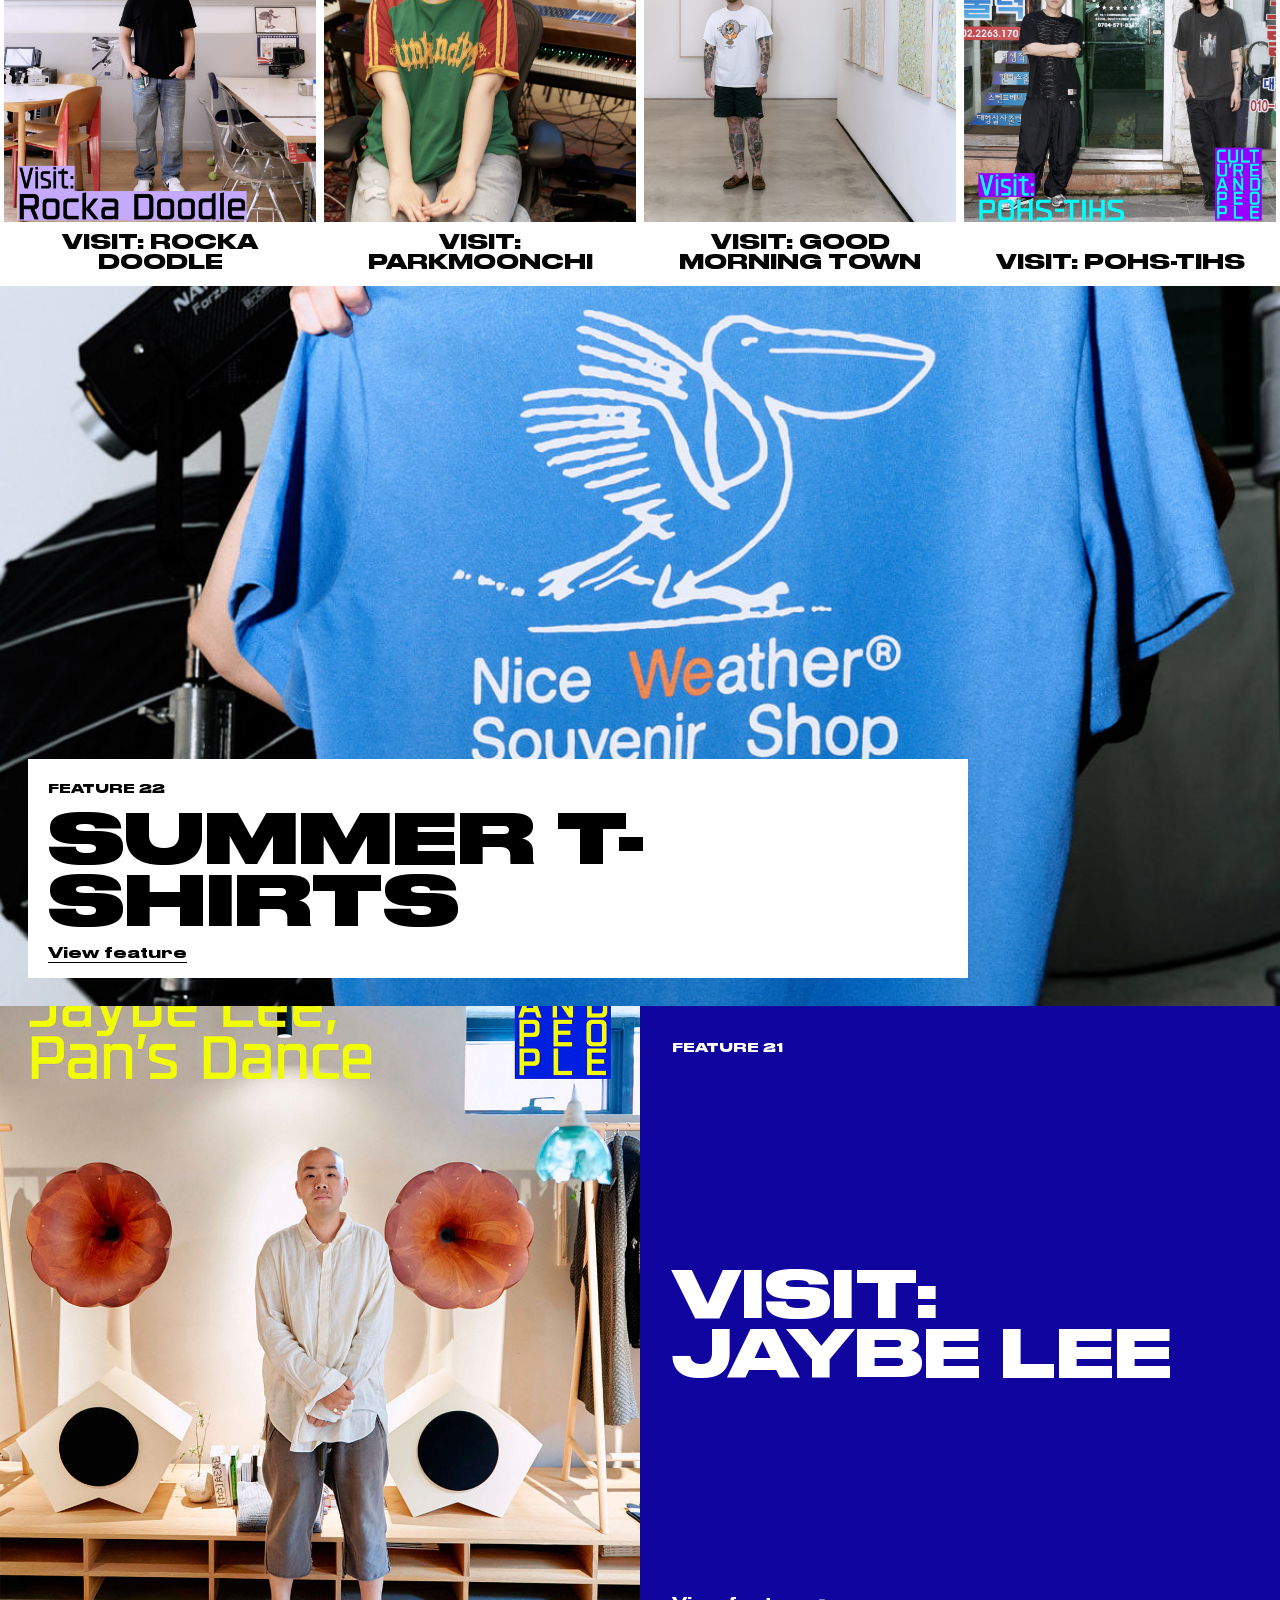
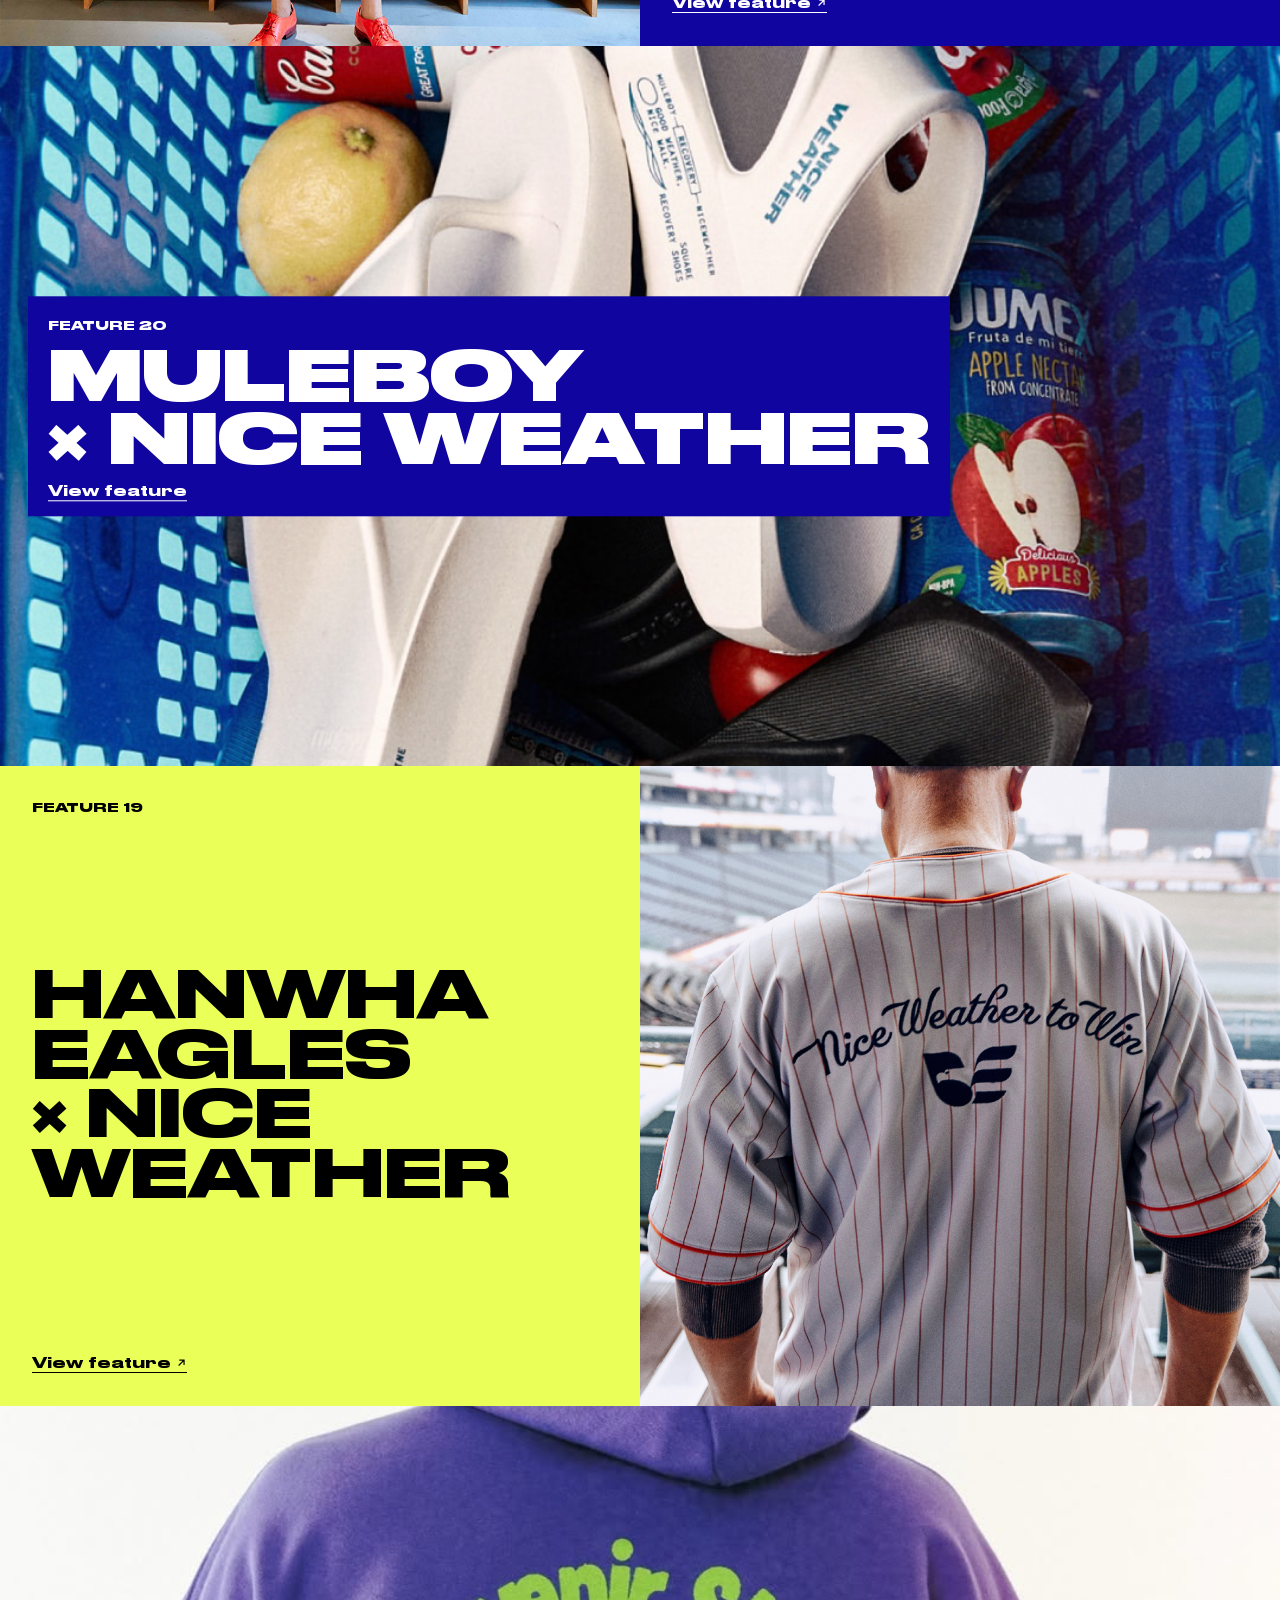
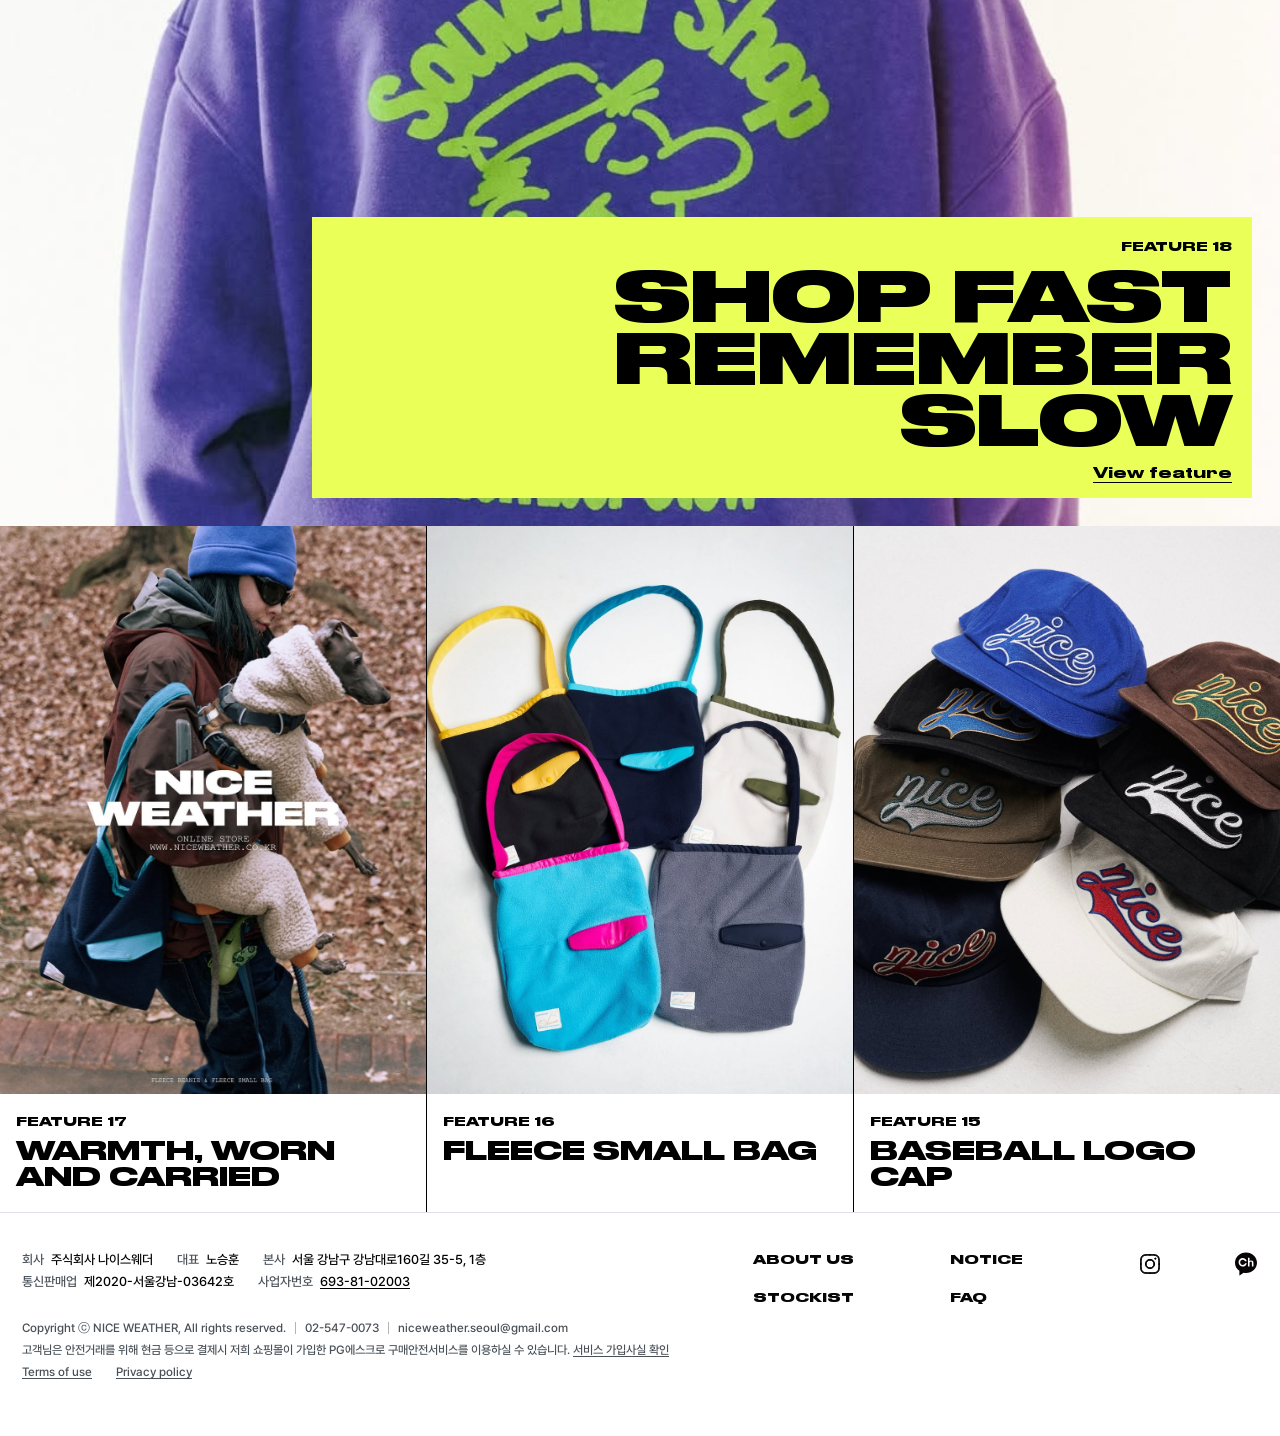
==== commit 301e428f: "Prevent search engine indexing" ====
--- a/index.html
+++ b/index.html
@@ -3,6 +3,7 @@
   <head>
     <meta charset="utf-8" />
     <meta name="viewport" content="width=device-width, initial-scale=1" />
+    <meta name="robots" content="noindex, nofollow, noarchive, nosnippet" />
     <title>Nice Weather</title>
     <meta name="description" content="일상의 좋은 순간을 소개하는 라이프스타일 편집숍 나이스웨더입니다." />
     <link rel="stylesheet" href="styles.css" />
